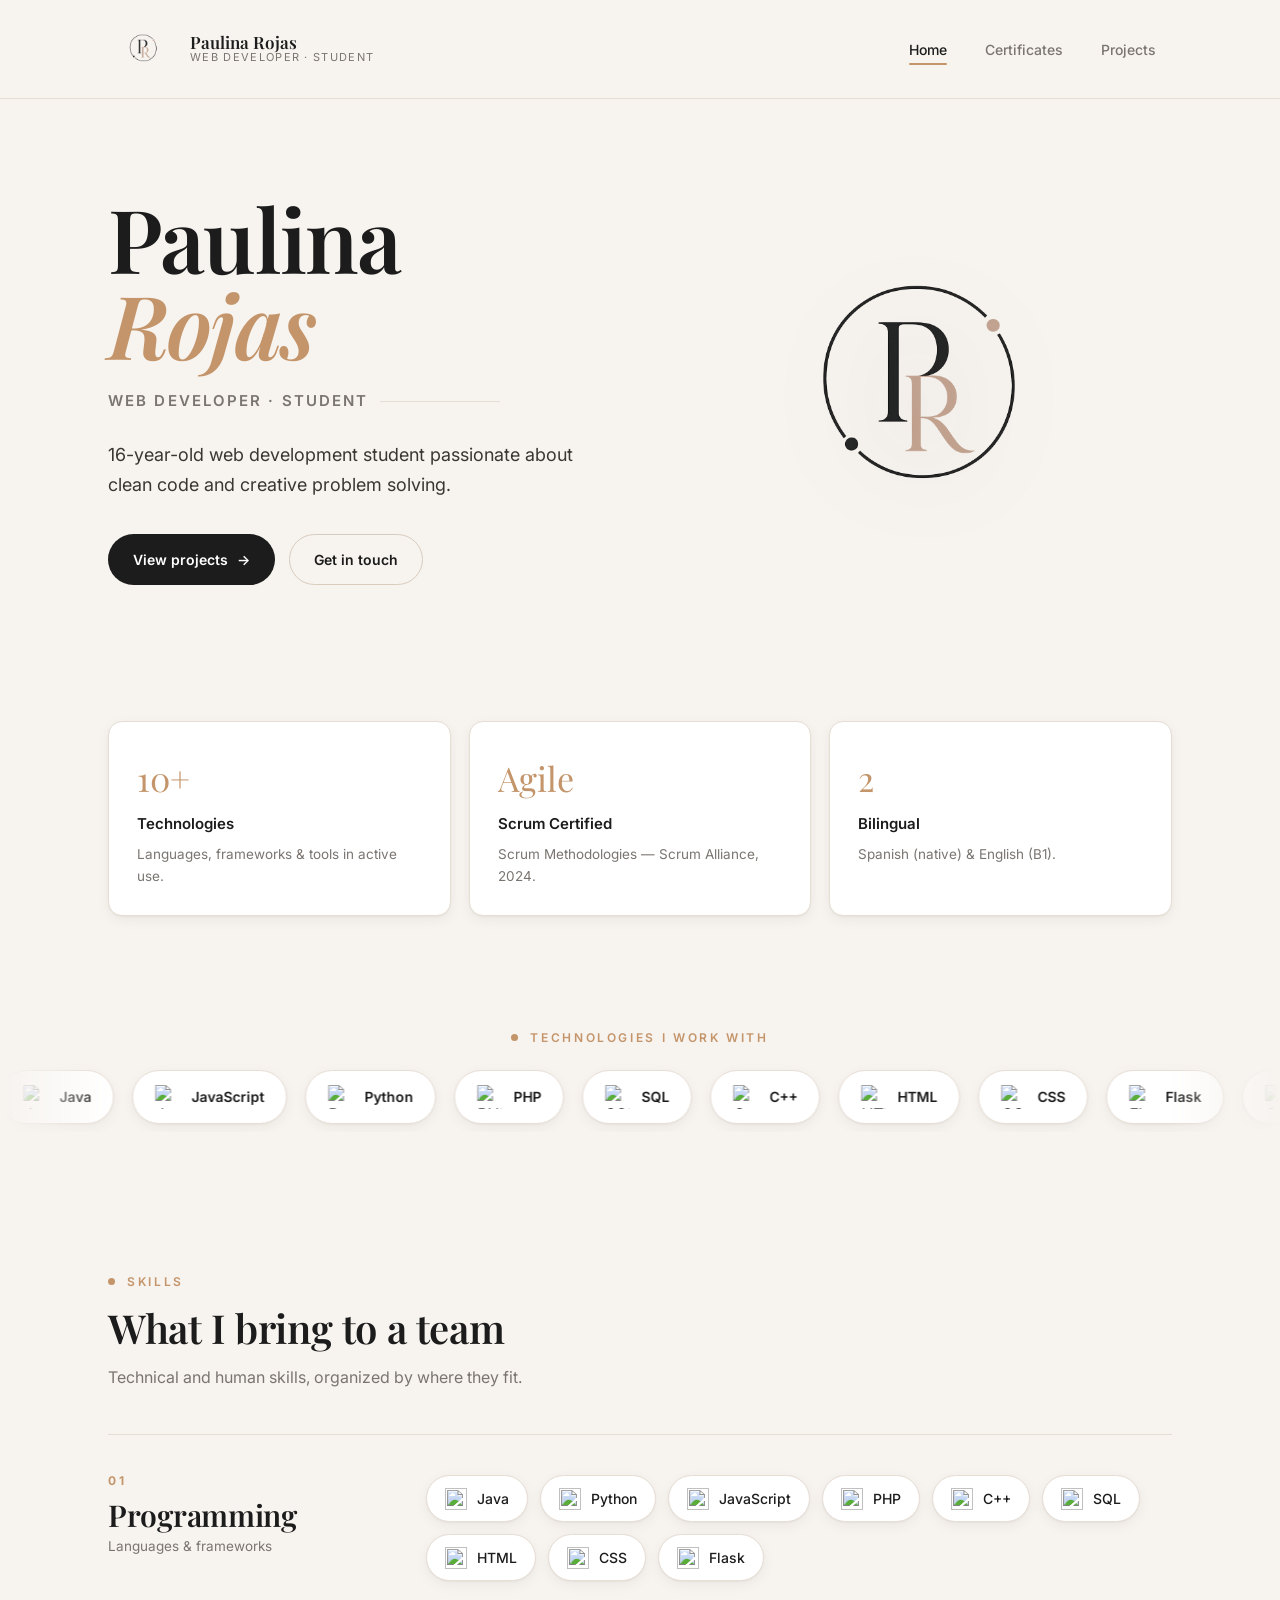
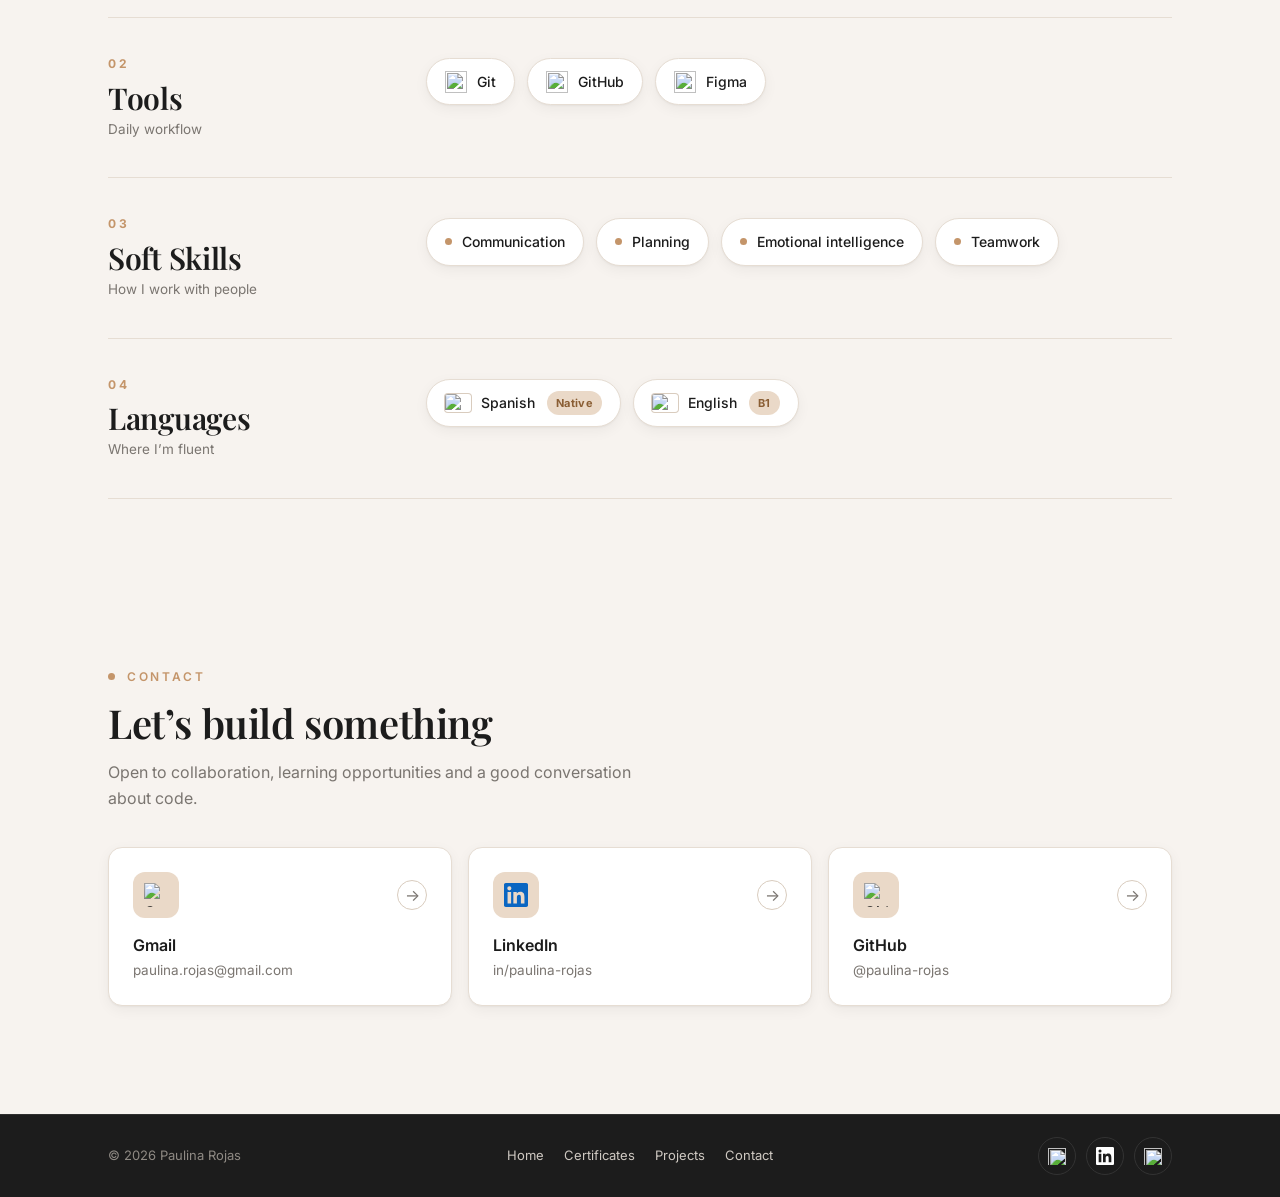
==== index.html @ 4b80544d "improve the desing of the footer" ====
<!DOCTYPE html>
<html lang="en">
<head>
  <meta charset="UTF-8">
  <meta name="viewport" content="width=device-width, initial-scale=1.0">
  <title>Paulina Rojas — Web Developer & Student</title>
  <meta name="description" content="Personal portfolio of Paulina Rojas, a 16-year-old web development student passionate about clean code and creative problem solving.">

  <!-- Fonts -->
  <link rel="preconnect" href="https://fonts.googleapis.com">
  <link rel="preconnect" href="https://fonts.gstatic.com" crossorigin>
  <link href="https://fonts.googleapis.com/css2?family=Inter:wght@400;500;600;700&family=Playfair+Display:ital,wght@0,500;0,600;0,700;1,500;1,600&display=swap" rel="stylesheet">

  <!-- Styles -->
  <link rel="stylesheet" href="css/style.css">
  <link rel="stylesheet" href="css/carousel.css">
  <link rel="stylesheet" href="css/responsive.css">
  <link rel="icon" type="image/png" href="assets/logo%20personal%20sin%20fondo%20.png">
</head>
<body data-page="home" data-root="">

  <nav class="site-nav" aria-label="Primary">
    <div class="site-nav__inner">
      <a class="brand" href="index.html" aria-label="Paulina Rojas — home">
        <img class="brand__mark" src="assets/logo%20personal%20sin%20fondo%20.png" alt="PR monogram logo">
        <span class="brand__text">
          <span class="brand__name">Paulina Rojas</span>
          <span class="brand__role">Web Developer · Student</span>
        </span>
      </a>
      <ul class="nav-links">
        <li><a href="index.html" data-nav="home">Home</a></li>
        <li><a href="pages/certificates.html" data-nav="certificates">Certificates</a></li>
        <li><a href="pages/projects.html" data-nav="projects">Projects</a></li>
      </ul>
    </div>
  </nav>

  <main>
    <!-- ============ HERO ============ -->
    <header class="hero">
      <div class="container hero__grid">
        <div class="hero__copy">
          <h1>Paulina<br><span class="last">Rojas</span></h1>
          <p class="hero__sub">Web Developer · Student</p>
          <p class="hero__bio">16-year-old web development student passionate about clean code and creative problem solving.</p>
          <div class="hero__cta">
            <a class="btn btn--primary" href="pages/projects.html">View projects <span class="arrow">&rarr;</span></a>
            <a class="btn btn--ghost" href="#contact">Get in touch</a>
          </div>
        </div>
        <div class="hero__mark">
          <img src="assets/logo%20personal%20sin%20fondo%20.png" alt="PR monogram inside an orbital ring">
        </div>
      </div>
    </header>

    <!-- ============ SUMMARY CARDS ============ -->
    <section class="section section--tight" aria-label="Highlights">
      <div class="container">
        <div class="summary">
          <div class="card summary__card">
            <span class="summary__num">10+</span>
            <span class="summary__label">Technologies</span>
            <span class="summary__note">Languages, frameworks &amp; tools in active use.</span>
          </div>
          <div class="card summary__card">
            <span class="summary__num">Agile</span>
            <span class="summary__label">Scrum Certified</span>
            <span class="summary__note">Scrum Methodologies — Scrum Alliance, 2024.</span>
          </div>
          <div class="card summary__card">
            <span class="summary__num">2</span>
            <span class="summary__label">Bilingual</span>
            <span class="summary__note">Spanish (native) &amp; English (B1).</span>
          </div>
        </div>
      </div>
    </section>

    <!-- ============ CAROUSEL ============ -->
    <section class="section--tight" aria-label="Technologies I work with">
      <div class="container">
        <p class="eyebrow" style="justify-content:center">Technologies I work with</p>
      </div>
      <div class="carousel">
        <div class="carousel__track" id="carousel-track"><!-- built by js/carousel.js --></div>
      </div>
    </section>

    <!-- ============ SKILLS ============ -->
    <section class="section" id="skills" aria-label="Skills">
      <div class="container">
        <p class="eyebrow">Skills</p>
        <h2 class="section-title">What I bring to a team</h2>
        <p class="section-lead">Technical and human skills, organized by where they fit.</p>

        <div class="skill-rows">

          <!-- Programming -->
          <div class="skill-row">
            <div class="skill-row__head">
              <span class="skill-row__index">01</span>
              <h3 class="skill-row__title">Programming</h3>
              <span class="skill-row__count">Languages &amp; frameworks</span>
            </div>
            <div class="skill-row__items">
              <span class="skill-pill"><img class="tech" src="https://cdn.simpleicons.org/openjdk" alt="" loading="lazy"> Java</span>
              <span class="skill-pill"><img class="tech" src="https://cdn.simpleicons.org/python" alt="" loading="lazy"> Python</span>
              <span class="skill-pill"><img class="tech" src="https://cdn.simpleicons.org/javascript" alt="" loading="lazy"> JavaScript</span>
              <span class="skill-pill"><img class="tech" src="https://cdn.simpleicons.org/php" alt="" loading="lazy"> PHP</span>
              <span class="skill-pill"><img class="tech" src="https://cdn.simpleicons.org/cplusplus" alt="" loading="lazy"> C++</span>
              <span class="skill-pill"><img class="tech" src="https://cdn.simpleicons.org/mysql" alt="" loading="lazy"> SQL</span>
              <span class="skill-pill"><img class="tech" src="https://cdn.simpleicons.org/html5" alt="" loading="lazy"> HTML</span>
              <span class="skill-pill"><img class="tech" src="https://cdn.simpleicons.org/css" alt="" loading="lazy"> CSS</span>
              <span class="skill-pill"><img class="tech" src="https://cdn.simpleicons.org/flask/1C1C1C" alt="" loading="lazy"> Flask</span>
            </div>
          </div>

          <!-- Tools -->
          <div class="skill-row">
            <div class="skill-row__head">
              <span class="skill-row__index">02</span>
              <h3 class="skill-row__title">Tools</h3>
              <span class="skill-row__count">Daily workflow</span>
            </div>
            <div class="skill-row__items">
              <span class="skill-pill"><img class="tech" src="https://cdn.simpleicons.org/git" alt="" loading="lazy"> Git</span>
              <span class="skill-pill"><img class="tech" src="https://cdn.simpleicons.org/github/1C1C1C" alt="" loading="lazy"> GitHub</span>
              <span class="skill-pill"><img class="tech" src="https://cdn.simpleicons.org/figma" alt="" loading="lazy"> Figma</span>
            </div>
          </div>

          <!-- Soft skills -->
          <div class="skill-row">
            <div class="skill-row__head">
              <span class="skill-row__index">03</span>
              <h3 class="skill-row__title">Soft Skills</h3>
              <span class="skill-row__count">How I work with people</span>
            </div>
            <div class="skill-row__items">
              <span class="skill-pill"><span class="dot"></span> Communication</span>
              <span class="skill-pill"><span class="dot"></span> Planning</span>
              <span class="skill-pill"><span class="dot"></span> Emotional intelligence</span>
              <span class="skill-pill"><span class="dot"></span> Teamwork</span>
            </div>
          </div>

          <!-- Spoken languages -->
          <div class="skill-row">
            <div class="skill-row__head">
              <span class="skill-row__index">04</span>
              <h3 class="skill-row__title">Languages</h3>
              <span class="skill-row__count">Where I&rsquo;m fluent</span>
            </div>
            <div class="skill-row__items">
              <span class="skill-pill"><img class="flag" src="https://flagcdn.com/cl.svg" alt="Chile" loading="lazy"> Spanish <span class="lvl">Native</span></span>
              <span class="skill-pill"><img class="flag" src="https://flagcdn.com/us.svg" alt="United States" loading="lazy"> English <span class="lvl">B1</span></span>
            </div>
          </div>

        </div>
      </div>
    </section>

    <!-- ============ CONTACT ============ -->
    <section class="section" id="contact" aria-label="Contact">
      <div class="container">
        <p class="eyebrow">Contact</p>
        <h2 class="section-title">Let&rsquo;s build something</h2>
        <p class="section-lead">Open to collaboration, learning opportunities and a good conversation about code.</p>

        <div class="contact-grid" style="margin-top:36px">
          <a class="card contact-card" href="mailto:paulina.rojas@gmail.com">
            <div class="contact-card__top">
              <span class="contact-card__icon"><img src="https://cdn.simpleicons.org/gmail" alt="Gmail"></span>
              <span class="arrow-pill" aria-hidden="true">&rarr;</span>
            </div>
            <div>
              <div class="contact-card__label">Gmail</div>
              <div class="contact-card__handle">paulina.rojas@gmail.com</div>
            </div>
          </a>

          <a class="card contact-card" href="https://www.linkedin.com/" target="_blank" rel="noopener">
            <div class="contact-card__top">
              <span class="contact-card__icon"><svg width="24" height="24" viewBox="0 0 24 24" fill="#0A66C2" aria-label="LinkedIn" role="img"><path d="M20.45 20.45h-3.56v-5.57c0-1.33-.02-3.04-1.85-3.04-1.85 0-2.13 1.45-2.13 2.94v5.67H9.35V9h3.41v1.56h.05c.48-.9 1.64-1.85 3.37-1.85 3.6 0 4.27 2.37 4.27 5.45v6.29zM5.34 7.43a2.06 2.06 0 1 1 0-4.13 2.06 2.06 0 0 1 0 4.13zM7.12 20.45H3.56V9h3.56v11.45zM22.22 0H1.77C.79 0 0 .77 0 1.73v20.54C0 23.23.79 24 1.77 24h20.45c.98 0 1.78-.77 1.78-1.73V1.73C24 .77 23.2 0 22.22 0z"/></svg></span>
              <span class="arrow-pill" aria-hidden="true">&rarr;</span>
            </div>
            <div>
              <div class="contact-card__label">LinkedIn</div>
              <div class="contact-card__handle">in/paulina-rojas</div>
            </div>
          </a>

          <a class="card contact-card" href="https://github.com/paulina-rojas" target="_blank" rel="noopener">
            <div class="contact-card__top">
              <span class="contact-card__icon"><img src="https://cdn.simpleicons.org/github/1C1C1C" alt="GitHub"></span>
              <span class="arrow-pill" aria-hidden="true">&rarr;</span>
            </div>
            <div>
              <div class="contact-card__label">GitHub</div>
              <div class="contact-card__handle">@paulina-rojas</div>
            </div>
          </a>
        </div>
      </div>
    </section>
  </main>

  <footer class="site-footer">
    <div class="site-footer__bottom">
      <div class="site-footer__bottom-inner">
        <span class="copyright">© 2026 Paulina Rojas</span>
        <nav class="footer-links" aria-label="Footer">
          <a href="index.html">Home</a>
          <a href="pages/certificates.html">Certificates</a>
          <a href="pages/projects.html">Projects</a>
          <a href="index.html#contact">Contact</a>
        </nav>
        <div class="social-row">
          <a href="https://github.com/paulina-rojas" target="_blank" rel="noopener" aria-label="GitHub">
            <img src="https://cdn.simpleicons.org/github/ffffff" alt="" width="18" height="18">
          </a>
          <a href="https://www.linkedin.com/" target="_blank" rel="noopener" aria-label="LinkedIn">
            <svg width="18" height="18" viewBox="0 0 24 24" fill="#ffffff" aria-hidden="true"><path d="M20.45 20.45h-3.56v-5.57c0-1.33-.02-3.04-1.85-3.04-1.85 0-2.13 1.45-2.13 2.94v5.67H9.35V9h3.41v1.56h.05c.48-.9 1.64-1.85 3.37-1.85 3.6 0 4.27 2.37 4.27 5.45v6.29zM5.34 7.43a2.06 2.06 0 1 1 0-4.13 2.06 2.06 0 0 1 0 4.13zM7.12 20.45H3.56V9h3.56v11.45zM22.22 0H1.77C.79 0 0 .77 0 1.73v20.54C0 23.23.79 24 1.77 24h20.45c.98 0 1.78-.77 1.78-1.73V1.73C24 .77 23.2 0 22.22 0z"/></svg>
          </a>
          <a href="mailto:paulina.rojas@gmail.com" aria-label="Gmail">
            <img src="https://cdn.simpleicons.org/gmail/ffffff" alt="" width="18" height="18">
          </a>
        </div>
      </div>
    </div>
  </footer>

  <!-- Scripts -->
  <script src="js/tabs.js"></script>
  <script src="js/carousel.js"></script>
</body>
</html>
---- css/style.css ----
/* ============================================================
   Paulina Rojas — Portfolio
   style.css — variables, base, nav, cards, buttons, footer
   ============================================================ */

/* ---- Design tokens (from logo palette) ---- */
:root {
  --bg:           #F7F3EF;  /* cream */
  --bg-elev:      #FFFFFF;  /* card surface */
  --text:         #1C1C1C;  /* charcoal */
  --accent:       #C4956A;  /* copper / rose-gold */
  --accent-soft:  #EAD9C8;  /* light accent */
  --muted:        #7A7570;  /* muted text */
  --line:         #E6DDD3;  /* hairline borders */
  --line-strong:  #D9CCBE;

  --maxw: 1120px;
  --radius: 14px;
  --radius-sm: 10px;
  --shadow-sm: 0 1px 2px rgba(28,28,28,.04), 0 4px 14px rgba(28,28,28,.05);
  --shadow-md: 0 6px 26px rgba(28,28,28,.08);

  --font-head: "Playfair Display", Georgia, serif;
  --font-body: "Inter", system-ui, -apple-system, Segoe UI, sans-serif;

  --ease: cubic-bezier(.4, 0, .2, 1);
}

/* ---- Reset ---- */
*, *::before, *::after { box-sizing: border-box; }
html { scroll-behavior: smooth; -webkit-text-size-adjust: 100%; }
body {
  margin: 0;
  background: var(--bg);
  color: var(--text);
  font-family: var(--font-body);
  font-size: 16px;
  line-height: 1.65;
  -webkit-font-smoothing: antialiased;
  text-rendering: optimizeLegibility;
}
img { max-width: 100%; display: block; }
a { color: inherit; text-decoration: none; }
button { font-family: inherit; cursor: pointer; }
ul { margin: 0; padding: 0; list-style: none; }

h1, h2, h3 {
  font-family: var(--font-head);
  font-weight: 600;
  line-height: 1.1;
  margin: 0;
  letter-spacing: -.01em;
}

/* ---- Layout helpers ---- */
.container { width: 100%; max-width: var(--maxw); margin-inline: auto; padding-inline: 28px; }
.section { padding-block: 84px; }
.section--tight { padding-block: 56px; }

.eyebrow {
  font-family: var(--font-body);
  font-size: 12px;
  font-weight: 600;
  letter-spacing: .22em;
  text-transform: uppercase;
  color: var(--accent);
  margin: 0 0 14px;
  display: flex;
  align-items: center;
  gap: 12px;
}
.eyebrow::before {
  content: "";
  width: 7px; height: 7px;
  border-radius: 50%;
  background: var(--accent);
  flex: none;
}
.section-title { font-size: clamp(28px, 4vw, 40px); }
.section-lead { color: var(--muted); max-width: 56ch; margin: 14px 0 0; }

/* ============================================================
   NAVIGATION
   ============================================================ */
.site-nav {
  position: sticky;
  top: 0;
  z-index: 50;
  background: rgba(247, 243, 239, .82);
  backdrop-filter: saturate(140%) blur(12px);
  border-bottom: 1px solid var(--line);
}
.site-nav__inner {
  max-width: var(--maxw);
  margin-inline: auto;
  padding: 14px 28px;
  display: flex;
  align-items: center;
  justify-content: space-between;
  gap: 24px;
}
.brand { display: flex; align-items: center; gap: 12px; }
.brand__mark { width: 70px; height: 70px; flex: none; object-fit: contain; }
.brand__text { display: flex; flex-direction: column; line-height: 1.05; }
.brand__name { font-family: var(--font-head); font-size: 17px; font-weight: 600; }
.brand__role { font-size: 11px; letter-spacing: .12em; text-transform: uppercase; color: var(--muted); }

.nav-links { display: flex; align-items: center; gap: 6px; }
.nav-links a {
  position: relative;
  padding: 9px 16px;
  border-radius: 999px;
  font-size: 14px;
  font-weight: 500;
  color: var(--muted);
  transition: color .2s var(--ease), background .2s var(--ease);
}
.nav-links a:hover { color: var(--text); background: var(--accent-soft); }
.nav-links a.is-active { color: var(--text); }
.nav-links a.is-active::after {
  content: "";
  position: absolute;
  left: 16px; right: 16px; bottom: 2px;
  height: 2px;
  border-radius: 2px;
  background: var(--accent);
}

/* ============================================================
   BUTTONS
   ============================================================ */
.btn {
  display: inline-flex;
  align-items: center;
  gap: 9px;
  padding: 13px 24px;
  border-radius: 999px;
  font-size: 14px;
  font-weight: 600;
  border: 1px solid transparent;
  transition: transform .18s var(--ease), background .2s var(--ease),
              border-color .2s var(--ease), color .2s var(--ease);
}
.btn:active { transform: translateY(1px); }
.btn--primary { background: var(--text); color: #fff; }
.btn--primary:hover { background: #000; }
.btn--ghost { background: transparent; color: var(--text); border-color: var(--line-strong); }
.btn--ghost:hover { border-color: var(--accent); color: var(--accent); }
.btn--accent { background: var(--accent); color: #fff; }
.btn--accent:hover { background: #b3855b; }
.btn--sm { padding: 9px 16px; font-size: 13px; }
.btn .arrow { transition: transform .18s var(--ease); }
.btn:hover .arrow { transform: translateX(3px); }

/* ============================================================
   CARDS (generic surface)
   ============================================================ */
.card {
  background: var(--bg-elev);
  border: 1px solid var(--line);
  border-radius: var(--radius);
  box-shadow: var(--shadow-sm);
  transition: transform .2s var(--ease), box-shadow .2s var(--ease), border-color .2s var(--ease);
}
.card:hover { transform: translateY(-3px); box-shadow: var(--shadow-md); border-color: var(--line-strong); }

.badge {
  display: inline-flex;
  align-items: center;
  gap: 6px;
  padding: 4px 11px;
  border-radius: 999px;
  font-size: 11px;
  font-weight: 600;
  letter-spacing: .04em;
  background: var(--accent-soft);
  color: #8a5e34;
}
.badge--line { background: transparent; border: 1px solid var(--line-strong); color: var(--muted); }

/* Decorative orbital ring motif */
.orbit-deco { position: absolute; pointer-events: none; opacity: .5; }
.orbit-deco circle.ring { fill: none; stroke: var(--line-strong); stroke-width: 1; }
.orbit-deco circle.dot { fill: var(--accent); }

/* ============================================================
   HERO
   ============================================================ */
.hero { position: relative; overflow: hidden; padding-block: 96px 80px; }
.hero__grid {
  display: grid;
  grid-template-columns: 1fr 1fr;
  align-items: center;
  gap: 48px;
}
.hero h1 {
  font-size: clamp(46px, 8vw, 88px);
  line-height: .98;
  letter-spacing: -.02em;
}
.hero h1 .last { color: var(--accent); font-style: italic; }
.hero__sub {
  margin: 22px 0 0;
  font-size: 15px;
  font-weight: 600;
  letter-spacing: .14em;
  text-transform: uppercase;
  color: var(--muted);
  display: flex; align-items: center; gap: 12px;
}
.hero__sub::after { content: ""; flex: 1; height: 1px; background: var(--line); max-width: 120px; }
.hero__bio { margin: 26px 0 0; font-size: 18px; color: #3a3733; max-width: 46ch; }
.hero__cta { margin-top: 34px; display: flex; flex-wrap: wrap; gap: 14px; }

.hero__mark { display: grid; place-items: center; }
.hero__mark img { width: 100%; max-width: 500px; filter: drop-shadow(0 14px 40px rgba(28,28,28,.10)); }

/* ============================================================
   SUMMARY CARDS
   ============================================================ */
.summary { display: grid; grid-template-columns: repeat(3, 1fr); gap: 18px; }
.summary__card { padding: 28px; display: flex; flex-direction: column; gap: 6px; position: relative; }
.summary__num { font-family: var(--font-head); font-size: 34px; color: var(--accent); }
.summary__label { font-weight: 600; font-size: 15px; }
.summary__note { color: var(--muted); font-size: 13.5px; }

/* ============================================================
   LANGUAGE CHIPS
   ============================================================ */
.chips { display: flex; flex-wrap: wrap; gap: 12px; }
.chip {
  display: inline-flex;
  align-items: center;
  gap: 10px;
  padding: 11px 18px;
  border-radius: 999px;
  background: var(--bg-elev);
  border: 1px solid var(--line);
  font-size: 14px;
  font-weight: 500;
  box-shadow: var(--shadow-sm);
}
.chip .flag { font-size: 18px; }
.chip .lvl { color: var(--accent); font-weight: 700; font-size: 12px; letter-spacing: .04em; }

/* ============================================================
   SKILLS
   ============================================================ */
.skill-group + .skill-group { margin-top: 40px; }
.skill-group__head { display: flex; align-items: baseline; gap: 14px; margin-bottom: 18px; }
.skill-group__title { font-family: var(--font-head); font-size: 22px; }
.skill-group__rule { flex: 1; height: 1px; background: var(--line); }
.skill-grid { display: grid; grid-template-columns: repeat(auto-fill, minmax(140px, 1fr)); gap: 14px; }
.skill {
  display: flex;
  align-items: center;
  gap: 12px;
  padding: 16px;
  background: var(--bg-elev);
  border: 1px solid var(--line);
  border-radius: var(--radius-sm);
  box-shadow: var(--shadow-sm);
  transition: transform .2s var(--ease), box-shadow .2s var(--ease), border-color .2s var(--ease);
}
.skill:hover { transform: translateY(-2px); box-shadow: var(--shadow-md); border-color: var(--line-strong); }
.skill img { width: 26px; height: 26px; flex: none; }
.skill span { font-size: 14px; font-weight: 500; }

/* ---- Skill index rows (editorial) ---- */
.skill-rows { margin-top: 44px; border-top: 1px solid var(--line); }
.skill-row {
  display: grid;
  grid-template-columns: 270px 1fr;
  gap: 48px;
  padding: 36px 0;
  border-bottom: 1px solid var(--line);
  align-items: start;
}
.skill-row__head { position: relative; }
.skill-row__index {
  font-size: 12px; font-weight: 700; letter-spacing: .22em;
  color: var(--accent); display: block; margin-bottom: 8px;
}
.skill-row__title { font-family: var(--font-head); font-size: clamp(24px, 3vw, 30px); }
.skill-row__count { color: var(--muted); font-size: 13.5px; margin-top: 6px; }
.skill-row__items { display: flex; flex-wrap: wrap; gap: 12px; padding-top: 4px; }
.skill-pill {
  display: inline-flex;
  align-items: center;
  gap: 10px;
  padding: 11px 18px;
  background: var(--bg-elev);
  border: 1px solid var(--line);
  border-radius: 999px;
  box-shadow: var(--shadow-sm);
  font-size: 14px;
  font-weight: 500;
  transition: transform .18s var(--ease), box-shadow .18s var(--ease), border-color .18s var(--ease);
}
.skill-pill:hover { transform: translateY(-2px); box-shadow: var(--shadow-md); border-color: var(--line-strong); }
.skill-pill img.tech { width: 22px; height: 22px; flex: none; }
.skill-pill .dot { width: 7px; height: 7px; border-radius: 50%; background: var(--accent); flex: none; }
.skill-pill .flag {
  width: 26px; height: 18px; flex: none;
  border-radius: 3px; object-fit: cover;
  box-shadow: 0 0 0 1px var(--line-strong);
}
.skill-pill .lvl {
  font-size: 11px; font-weight: 700; letter-spacing: .03em;
  color: #8a5e34; background: var(--accent-soft);
  padding: 3px 9px; border-radius: 999px; margin-left: 2px;
}

/* ============================================================
   CONTACT
   ============================================================ */
.contact-grid { display: grid; grid-template-columns: repeat(3, 1fr); gap: 16px; }
.contact-card {
  display: flex;
  flex-direction: column;
  gap: 14px;
  padding: 24px;
  text-align: left;
}
.contact-card__top { display: flex; align-items: center; justify-content: space-between; }
.contact-card__icon {
  width: 46px; height: 46px;
  border-radius: 12px;
  background: var(--accent-soft);
  display: grid; place-items: center;
}
.contact-card__icon img { width: 24px; height: 24px; }
.contact-card__label { font-weight: 600; font-size: 16px; }
.contact-card__handle { color: var(--muted); font-size: 13.5px; word-break: break-all; }
.contact-card .arrow-pill {
  width: 30px; height: 30px; border-radius: 50%;
  border: 1px solid var(--line-strong);
  display: grid; place-items: center;
  color: var(--muted);
  transition: background .2s var(--ease), color .2s var(--ease), border-color .2s var(--ease);
}
.contact-card:hover .arrow-pill { background: var(--accent); color: #fff; border-color: var(--accent); }

/* ============================================================
   PAGE HEADER (sub-pages)
   ============================================================ */
.page-head { position: relative; padding-block: 72px 40px; border-bottom: 1px solid var(--line); overflow: hidden; }
.page-head h1 { font-size: clamp(38px, 6vw, 60px); }
.page-head h1 .accent { color: var(--accent); font-style: italic; }
.page-head p { color: var(--muted); margin: 16px 0 0; max-width: 58ch; font-size: 17px; }

/* ============================================================
   CERTIFICATES
   ============================================================ */
.cert-grid { display: grid; grid-template-columns: repeat(auto-fill, minmax(290px, 1fr)); gap: 20px; }
.cert-card { padding: 26px; display: flex; flex-direction: column; gap: 16px; }
.cert-card__head { display: flex; align-items: center; justify-content: space-between; gap: 12px; }
.cert-issuer { display: flex; align-items: center; gap: 11px; }
.cert-issuer__logo {
  width: 42px; height: 42px; border-radius: 10px;
  background: var(--bg); border: 1px solid var(--line);
  display: grid; place-items: center;
}
.cert-issuer__logo img { width: 24px; height: 24px; }
.cert-issuer__name { font-weight: 600; font-size: 14px; }
.cert-issuer__year { color: var(--muted); font-size: 12.5px; }
.cert-card__title { font-family: var(--font-head); font-size: 21px; }
.cert-card__desc { color: var(--muted); font-size: 14px; flex: 1; }
.cert-card__foot { display: flex; align-items: center; justify-content: space-between; padding-top: 4px; }

.cert-card--add {
  border: 1.5px dashed var(--line-strong);
  background: transparent;
  box-shadow: none;
  align-items: center;
  justify-content: center;
  text-align: center;
  min-height: 240px;
  color: var(--muted);
  gap: 12px;
}
.cert-card--add:hover { border-color: var(--accent); color: var(--accent); transform: none; box-shadow: none; }
.cert-card--add .plus {
  width: 52px; height: 52px; border-radius: 50%;
  border: 1.5px dashed currentColor;
  display: grid; place-items: center;
  font-size: 26px; font-family: var(--font-head);
}

/* ============================================================
   PROJECTS
   ============================================================ */
.gh-banner {
  display: flex; align-items: center; justify-content: space-between; gap: 20px;
  padding: 22px 26px;
  background: var(--bg-elev);
  border: 1px solid var(--line);
  border-radius: var(--radius);
  box-shadow: var(--shadow-sm);
  flex-wrap: wrap;
}
.gh-banner__left { display: flex; align-items: center; gap: 16px; }
.gh-banner__avatar {
  width: 52px; height: 52px; border-radius: 50%;
  background: var(--text); display: grid; place-items: center;
}
.gh-banner__avatar img { width: 28px; height: 28px; }
.gh-banner__name { font-weight: 600; font-size: 16px; }
.gh-banner__handle { color: var(--muted); font-size: 13.5px; }
.gh-banner__status { display: flex; align-items: center; gap: 8px; color: var(--muted); font-size: 13px; }
.gh-banner__dot { width: 8px; height: 8px; border-radius: 50%; background: #57a05a; }

.proj-grid { display: grid; grid-template-columns: repeat(auto-fill, minmax(320px, 1fr)); gap: 20px; margin-top: 26px; }
.proj-card { padding: 0; overflow: hidden; display: flex; flex-direction: column; }
.proj-card__bar { height: 5px; background: var(--accent); }
.proj-card__body { padding: 24px; display: flex; flex-direction: column; gap: 14px; flex: 1; }
.proj-card__tags { display: flex; flex-wrap: wrap; gap: 7px; }
.proj-card__name { font-family: var(--font-head); font-size: 22px; display: flex; align-items: center; gap: 8px; }
.proj-card__desc { color: var(--muted); font-size: 14.5px; flex: 1; }
.proj-card__foot { display: flex; align-items: center; justify-content: space-between; padding-top: 4px; }
.proj-meta { display: flex; align-items: center; gap: 16px; color: var(--muted); font-size: 13px; }
.proj-meta .lang { display: flex; align-items: center; gap: 6px; }
.proj-meta .lang::before { content: ""; width: 11px; height: 11px; border-radius: 50%; background: var(--lang-color, var(--accent)); }
.proj-meta .stars { display: flex; align-items: center; gap: 5px; }

.proj-card--add {
  border: 1.5px dashed var(--line-strong);
  background: transparent;
  box-shadow: none;
  min-height: 220px;
  display: grid; place-items: center;
  text-align: center;
  color: var(--muted);
}
.proj-card--add:hover { border-color: var(--accent); color: var(--accent); transform: none; box-shadow: none; }
.proj-card--add .inner { display: flex; flex-direction: column; align-items: center; gap: 12px; padding: 24px; }
.proj-card--add .plus {
  width: 52px; height: 52px; border-radius: 50%;
  border: 1.5px dashed currentColor;
  display: grid; place-items: center;
  font-size: 26px; font-family: var(--font-head);
}

/* ============================================================
   FOOTER
   ============================================================ */
.site-footer { background: var(--text); color: #cfc9c2; margin-top: 24px; }

.footer-links { display: flex; gap: 20px; }
.footer-links a { color: #cfc9c2; font-size: 13px; transition: color .2s var(--ease); }
.footer-links a:hover { color: var(--accent); }

.site-footer__bottom {
  border-top: 1px solid #2f2f2f;
}
.site-footer__bottom-inner {
  max-width: var(--maxw);
  margin-inline: auto;
  padding: 22px 28px;
  display: flex;
  align-items: center;
  justify-content: space-between;
  gap: 20px;
  flex-wrap: wrap;
}
.copyright { font-size: 13px; color: #8f8a84; }
.social-row { display: flex; gap: 10px; }
.social-row a {
  width: 38px; height: 38px; border-radius: 50%;
  border: 1px solid #333;
  display: grid; place-items: center;
  transition: background .2s var(--ease), border-color .2s var(--ease);
}
.social-row a:hover { background: var(--accent); border-color: var(--accent); }
.social-row img { width: 18px; height: 18px; }

/* focus visibility */
a:focus-visible, button:focus-visible { outline: 2px solid var(--accent); outline-offset: 3px; border-radius: 4px; }
---- css/carousel.css ----
/* ============================================================
   carousel.css — infinite auto-scrolling tech marquee
   ============================================================ */
.carousel {
  position: relative;
  overflow: hidden;
  padding-block: 8px;
  /* fade edges */
  -webkit-mask-image: linear-gradient(90deg, transparent, #000 9%, #000 91%, transparent);
          mask-image: linear-gradient(90deg, transparent, #000 9%, #000 91%, transparent);
}

.carousel__track {
  display: flex;
  width: max-content;
  gap: 18px;
  animation: carousel-scroll 34s linear infinite;
  will-change: transform;
}

/* Pause on hover (whole strip) */
.carousel:hover .carousel__track { animation-play-state: paused; }

.carousel__item {
  display: flex;
  align-items: center;
  gap: 12px;
  flex: none;
  padding: 14px 22px;
  background: var(--bg-elev);
  border: 1px solid var(--line);
  border-radius: 999px;
  box-shadow: var(--shadow-sm);
}
.carousel__item img {
  width: 24px;
  height: 24px;
  flex: none;
}
.carousel__item span {
  font-size: 14px;
  font-weight: 600;
  color: var(--text);
  white-space: nowrap;
}

/* The track holds two identical halves; translating -50% loops seamlessly */
@keyframes carousel-scroll {
  from { transform: translateX(0); }
  to   { transform: translateX(-50%); }
}

@media (prefers-reduced-motion: reduce) {
  .carousel__track { animation: none; }
  .carousel { overflow-x: auto; }
}
---- css/responsive.css ----
/* ============================================================
   responsive.css — tablet & mobile media queries
   ============================================================ */

/* ---- Tablet ---- */
@media (max-width: 900px) {
  .section { padding-block: 64px; }

  .hero { padding-block: 64px 56px; }
  .hero__grid { grid-template-columns: 1fr; gap: 36px; }
  .hero__mark { order: -1; justify-items: center; }
  .hero__mark img { width: 280px; }

  .summary { grid-template-columns: 1fr; }
  .contact-grid { grid-template-columns: repeat(2, 1fr); }
  .skill-row { grid-template-columns: 200px 1fr; gap: 28px; }
}

/* ---- Mobile ---- */
@media (max-width: 600px) {
  body { font-size: 15px; }
  .container { padding-inline: 20px; }
  .section { padding-block: 52px; }

  /* Nav collapses: brand text hides role, links wrap */
  .site-nav__inner { flex-direction: column; gap: 12px; }
  .nav-links { width: 100%; justify-content: center; }
  .nav-links a { padding: 8px 13px; font-size: 13.5px; }

  .hero h1 { font-size: clamp(40px, 13vw, 56px); }
  .hero__bio { font-size: 16px; }
  .hero__cta { width: 100%; }
  .hero__cta .btn { flex: 1; justify-content: center; }

  .contact-grid { grid-template-columns: 1fr; }
  .skill-grid { grid-template-columns: repeat(auto-fill, minmax(125px, 1fr)); }
  .skill-row { grid-template-columns: 1fr; gap: 16px; padding: 28px 0; }
  .cert-grid,
  .proj-grid { grid-template-columns: 1fr; }

  .gh-banner { flex-direction: column; align-items: flex-start; }

  .site-footer__bottom-inner { flex-direction: column; align-items: flex-start; }
  .footer-links { flex-wrap: wrap; gap: 12px; }

  .page-head { padding-block: 52px 32px; }
}

/* ---- Small phones ---- */
@media (max-width: 380px) {
  .brand__role { display: none; }
  .carousel__item { padding: 12px 16px; }
}
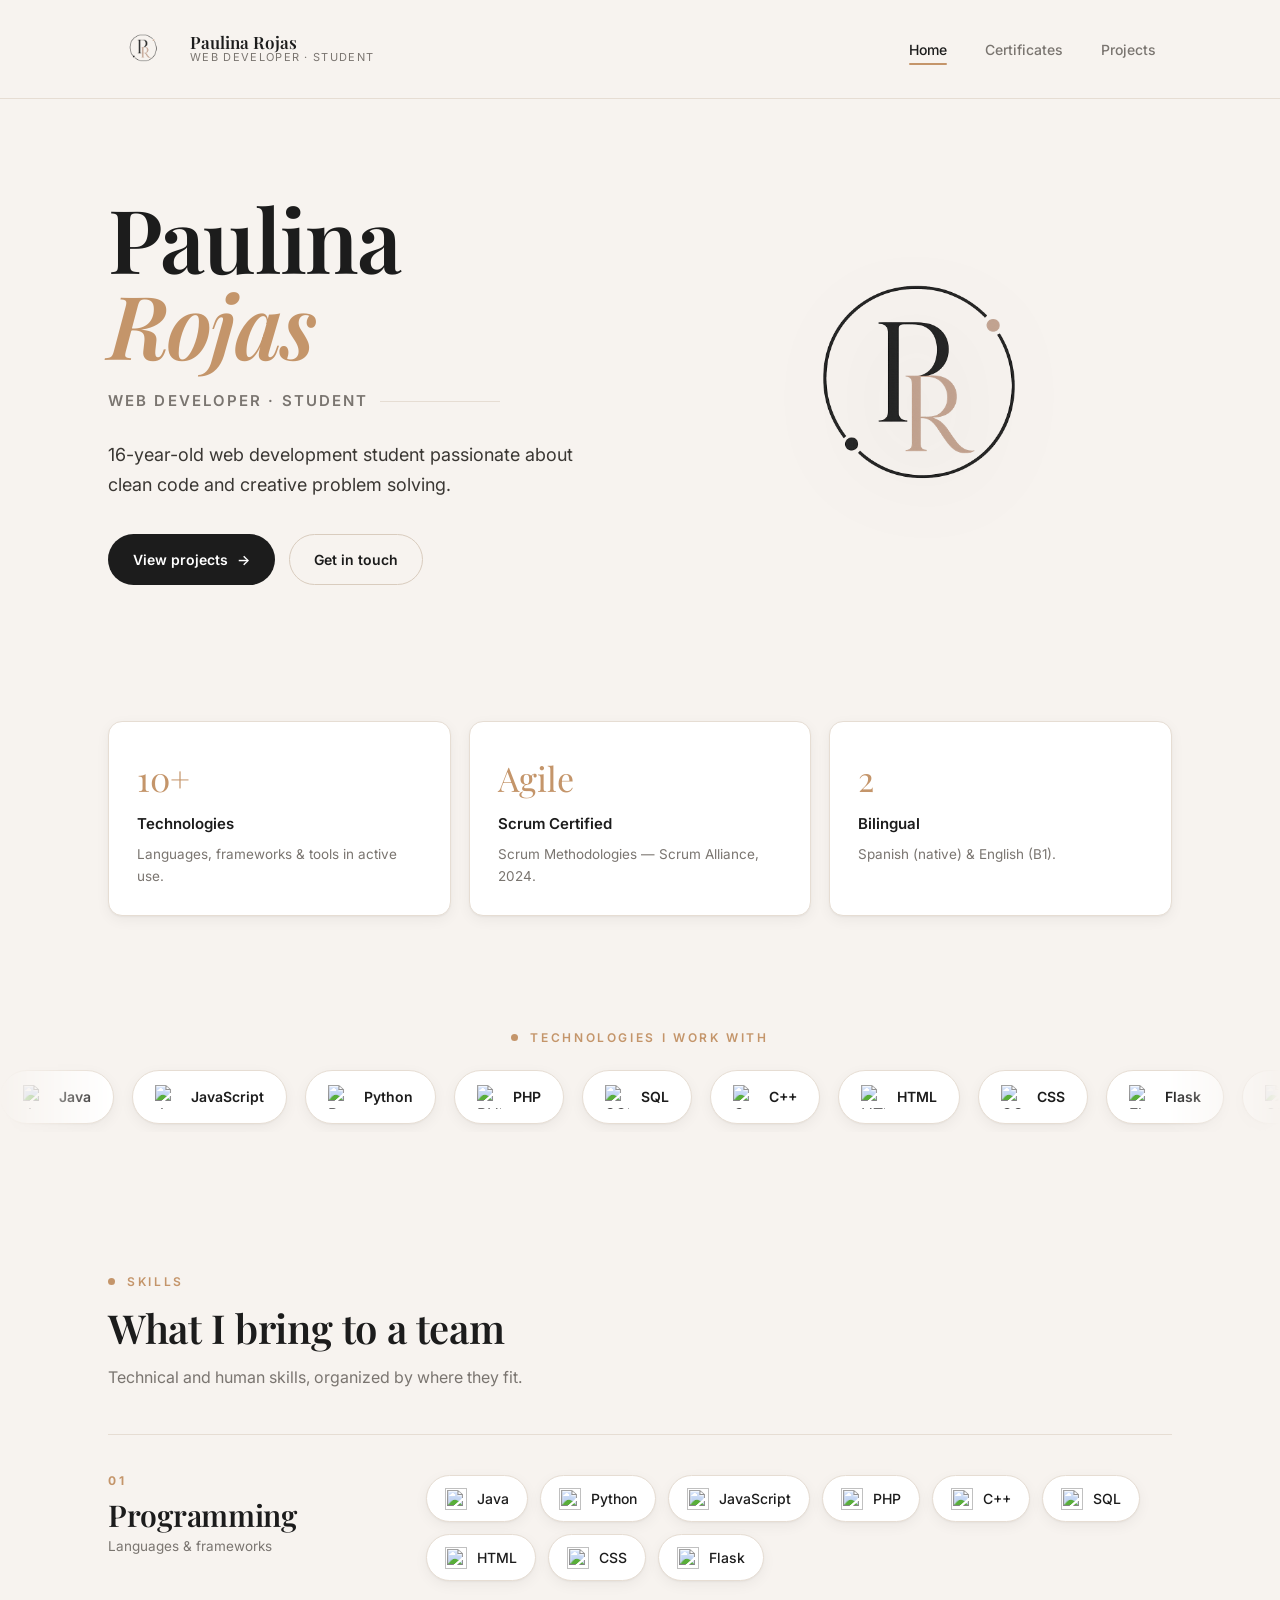
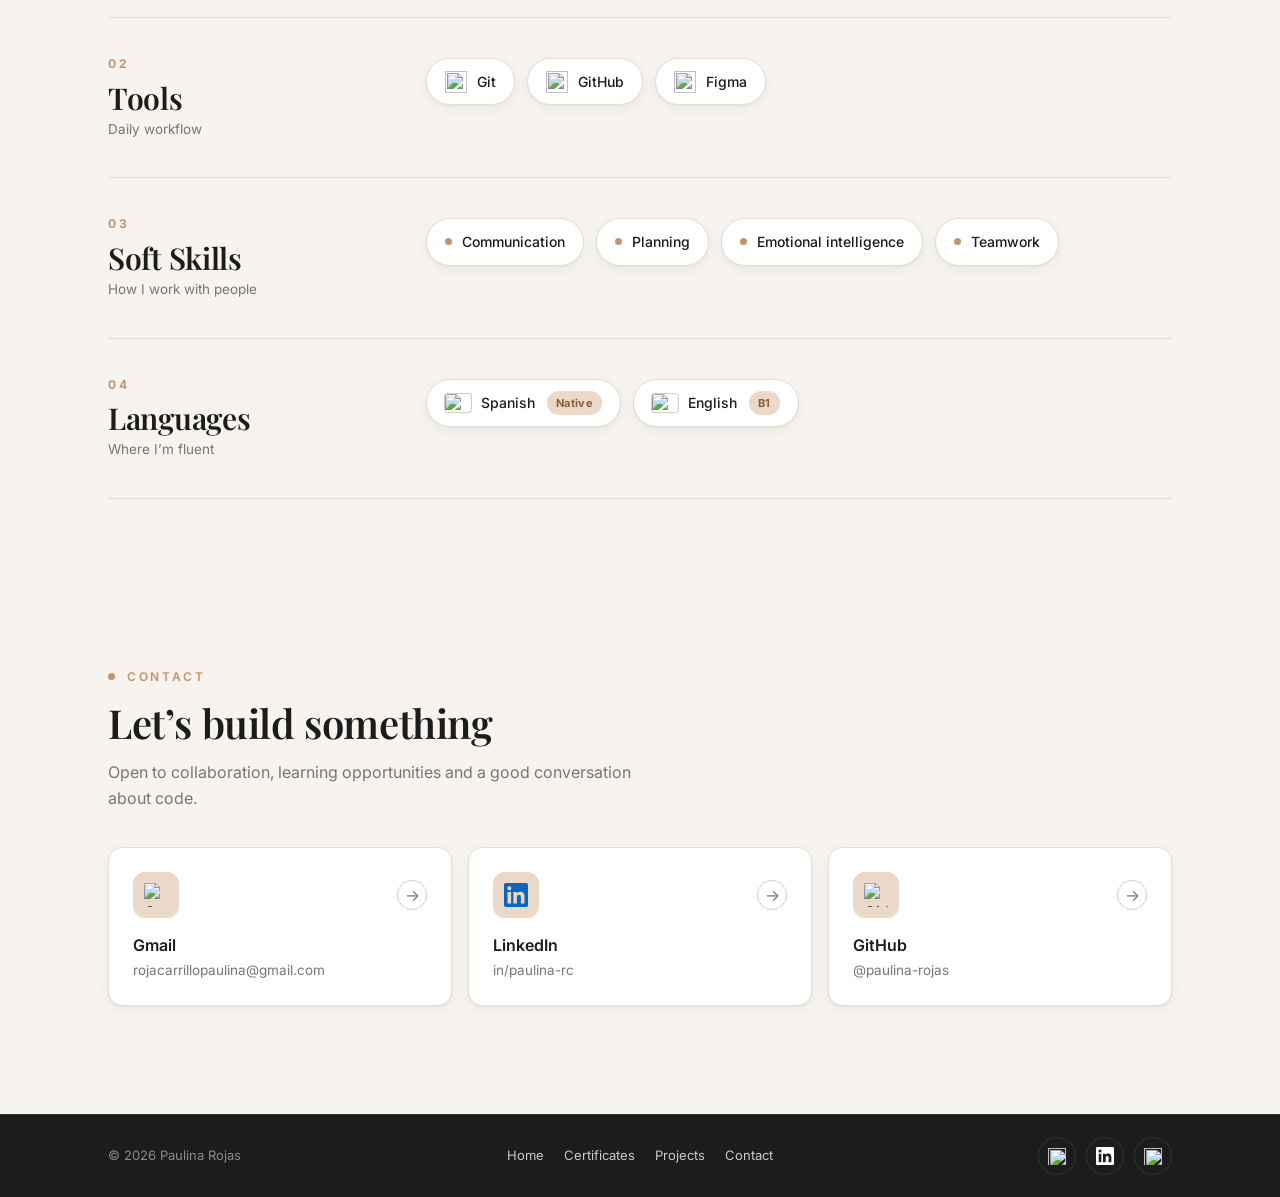
==== commit 437ca564: "Improve the logo un the header" ====
--- a/index.html
+++ b/index.html
@@ -171,25 +171,25 @@
         <p class="section-lead">Open to collaboration, learning opportunities and a good conversation about code.</p>
 
         <div class="contact-grid" style="margin-top:36px">
-          <a class="card contact-card" href="mailto:paulina.rojas@gmail.com">
+          <a class="card contact-card" href="mailto:rojacarrillopaulina@gmail.com">
             <div class="contact-card__top">
               <span class="contact-card__icon"><img src="https://cdn.simpleicons.org/gmail" alt="Gmail"></span>
               <span class="arrow-pill" aria-hidden="true">&rarr;</span>
             </div>
             <div>
               <div class="contact-card__label">Gmail</div>
-              <div class="contact-card__handle">paulina.rojas@gmail.com</div>
-            </div>
-          </a>
-
-          <a class="card contact-card" href="https://www.linkedin.com/" target="_blank" rel="noopener">
+              <div class="contact-card__handle">rojacarrillopaulina@gmail.com</div>
+            </div>
+          </a>
+
+          <a class="card contact-card" href="https://www.linkedin.com/in/paulina-rc" target="_blank" rel="noopener">
             <div class="contact-card__top">
               <span class="contact-card__icon"><svg width="24" height="24" viewBox="0 0 24 24" fill="#0A66C2" aria-label="LinkedIn" role="img"><path d="M20.45 20.45h-3.56v-5.57c0-1.33-.02-3.04-1.85-3.04-1.85 0-2.13 1.45-2.13 2.94v5.67H9.35V9h3.41v1.56h.05c.48-.9 1.64-1.85 3.37-1.85 3.6 0 4.27 2.37 4.27 5.45v6.29zM5.34 7.43a2.06 2.06 0 1 1 0-4.13 2.06 2.06 0 0 1 0 4.13zM7.12 20.45H3.56V9h3.56v11.45zM22.22 0H1.77C.79 0 0 .77 0 1.73v20.54C0 23.23.79 24 1.77 24h20.45c.98 0 1.78-.77 1.78-1.73V1.73C24 .77 23.2 0 22.22 0z"/></svg></span>
               <span class="arrow-pill" aria-hidden="true">&rarr;</span>
             </div>
             <div>
               <div class="contact-card__label">LinkedIn</div>
-              <div class="contact-card__handle">in/paulina-rojas</div>
+              <div class="contact-card__handle">in/paulina-rc</div>
             </div>
           </a>
 
@@ -222,10 +222,10 @@
           <a href="https://github.com/paulina-rojas" target="_blank" rel="noopener" aria-label="GitHub">
             <img src="https://cdn.simpleicons.org/github/ffffff" alt="" width="18" height="18">
           </a>
-          <a href="https://www.linkedin.com/" target="_blank" rel="noopener" aria-label="LinkedIn">
+          <a href="https://www.linkedin.com/in/paulina-rc" target="_blank" rel="noopener" aria-label="LinkedIn">
             <svg width="18" height="18" viewBox="0 0 24 24" fill="#ffffff" aria-hidden="true"><path d="M20.45 20.45h-3.56v-5.57c0-1.33-.02-3.04-1.85-3.04-1.85 0-2.13 1.45-2.13 2.94v5.67H9.35V9h3.41v1.56h.05c.48-.9 1.64-1.85 3.37-1.85 3.6 0 4.27 2.37 4.27 5.45v6.29zM5.34 7.43a2.06 2.06 0 1 1 0-4.13 2.06 2.06 0 0 1 0 4.13zM7.12 20.45H3.56V9h3.56v11.45zM22.22 0H1.77C.79 0 0 .77 0 1.73v20.54C0 23.23.79 24 1.77 24h20.45c.98 0 1.78-.77 1.78-1.73V1.73C24 .77 23.2 0 22.22 0z"/></svg>
           </a>
-          <a href="mailto:paulina.rojas@gmail.com" aria-label="Gmail">
+          <a href="mailto:rojacarrillopaulina@gmail.com" aria-label="Gmail">
             <img src="https://cdn.simpleicons.org/gmail/ffffff" alt="" width="18" height="18">
           </a>
         </div>
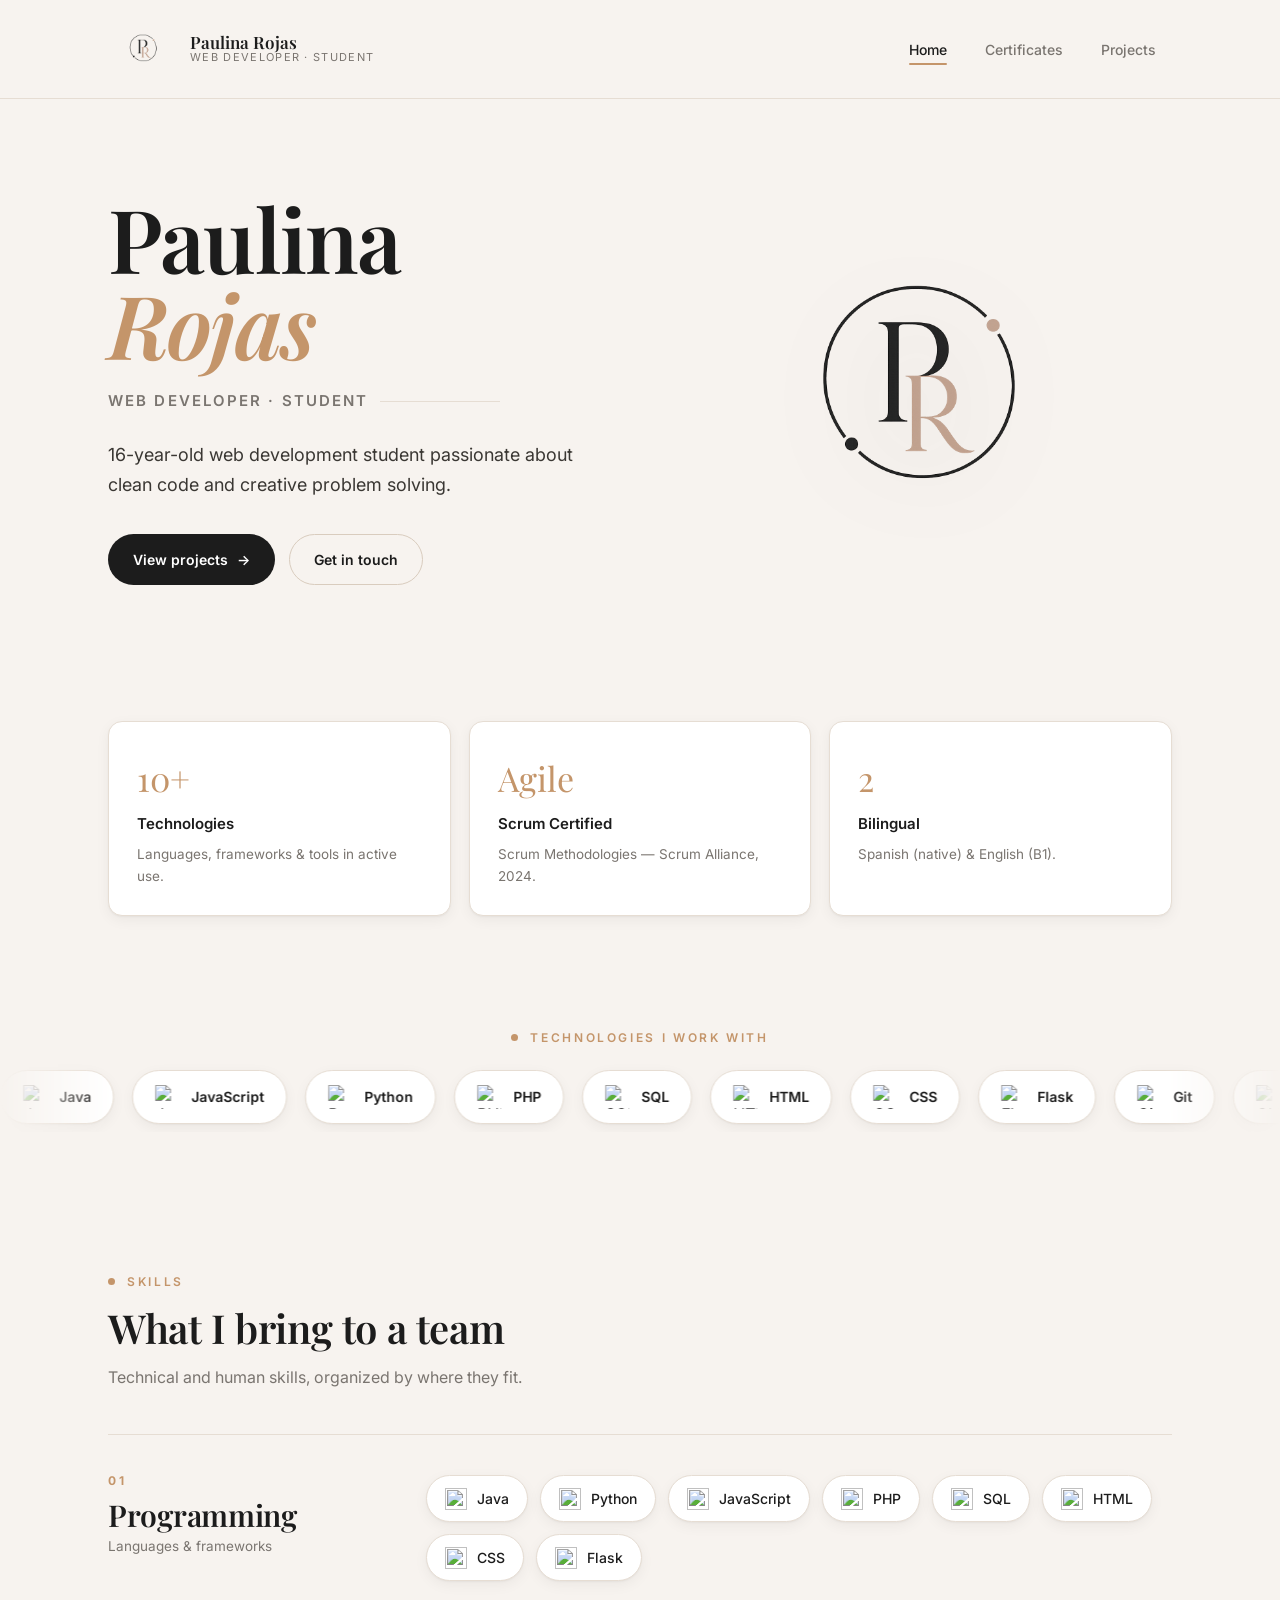
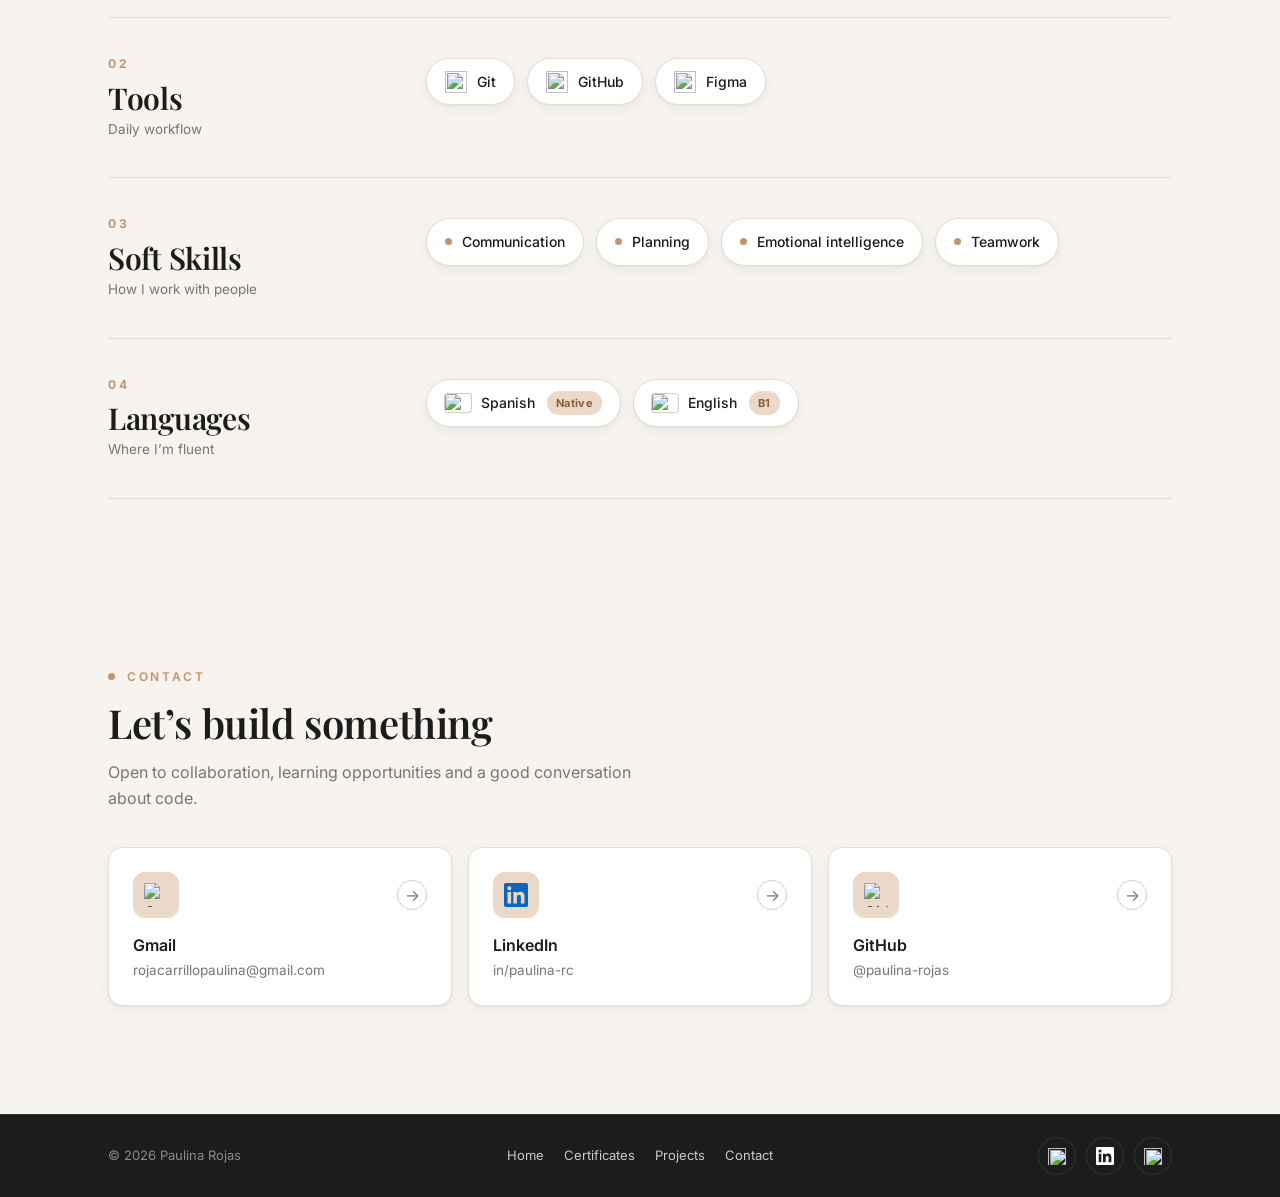
==== commit 9cc3fcbf: "Update GitHub profile link to paulina-rc" ====
--- a/index.html
+++ b/index.html
@@ -109,7 +109,7 @@
               <span class="skill-pill"><img class="tech" src="https://cdn.simpleicons.org/python" alt="" loading="lazy"> Python</span>
               <span class="skill-pill"><img class="tech" src="https://cdn.simpleicons.org/javascript" alt="" loading="lazy"> JavaScript</span>
               <span class="skill-pill"><img class="tech" src="https://cdn.simpleicons.org/php" alt="" loading="lazy"> PHP</span>
-              <span class="skill-pill"><img class="tech" src="https://cdn.simpleicons.org/cplusplus" alt="" loading="lazy"> C++</span>
+
               <span class="skill-pill"><img class="tech" src="https://cdn.simpleicons.org/mysql" alt="" loading="lazy"> SQL</span>
               <span class="skill-pill"><img class="tech" src="https://cdn.simpleicons.org/html5" alt="" loading="lazy"> HTML</span>
               <span class="skill-pill"><img class="tech" src="https://cdn.simpleicons.org/css" alt="" loading="lazy"> CSS</span>
@@ -146,7 +146,7 @@
             </div>
           </div>
 
-          <!-- Spoken languages -->
+          
           <div class="skill-row">
             <div class="skill-row__head">
               <span class="skill-row__index">04</span>
@@ -154,7 +154,7 @@
               <span class="skill-row__count">Where I&rsquo;m fluent</span>
             </div>
             <div class="skill-row__items">
-              <span class="skill-pill"><img class="flag" src="https://flagcdn.com/cl.svg" alt="Chile" loading="lazy"> Spanish <span class="lvl">Native</span></span>
+              <span class="skill-pill"><img class="flag" src="https://flagcdn.com/cr.svg" alt="Costa Rica" loading="lazy"> Spanish <span class="lvl">Native</span></span>
               <span class="skill-pill"><img class="flag" src="https://flagcdn.com/us.svg" alt="United States" loading="lazy"> English <span class="lvl">B1</span></span>
             </div>
           </div>
@@ -193,7 +193,7 @@
             </div>
           </a>
 
-          <a class="card contact-card" href="https://github.com/paulina-rojas" target="_blank" rel="noopener">
+          <a class="card contact-card" href="https://github.com/paulina-rc" target="_blank" rel="noopener">
             <div class="contact-card__top">
               <span class="contact-card__icon"><img src="https://cdn.simpleicons.org/github/1C1C1C" alt="GitHub"></span>
               <span class="arrow-pill" aria-hidden="true">&rarr;</span>
@@ -219,7 +219,7 @@
           <a href="index.html#contact">Contact</a>
         </nav>
         <div class="social-row">
-          <a href="https://github.com/paulina-rojas" target="_blank" rel="noopener" aria-label="GitHub">
+          <a href="https://github.com/paulina-rc" target="_blank" rel="noopener" aria-label="GitHub">
             <img src="https://cdn.simpleicons.org/github/ffffff" alt="" width="18" height="18">
           </a>
           <a href="https://www.linkedin.com/in/paulina-rc" target="_blank" rel="noopener" aria-label="LinkedIn">
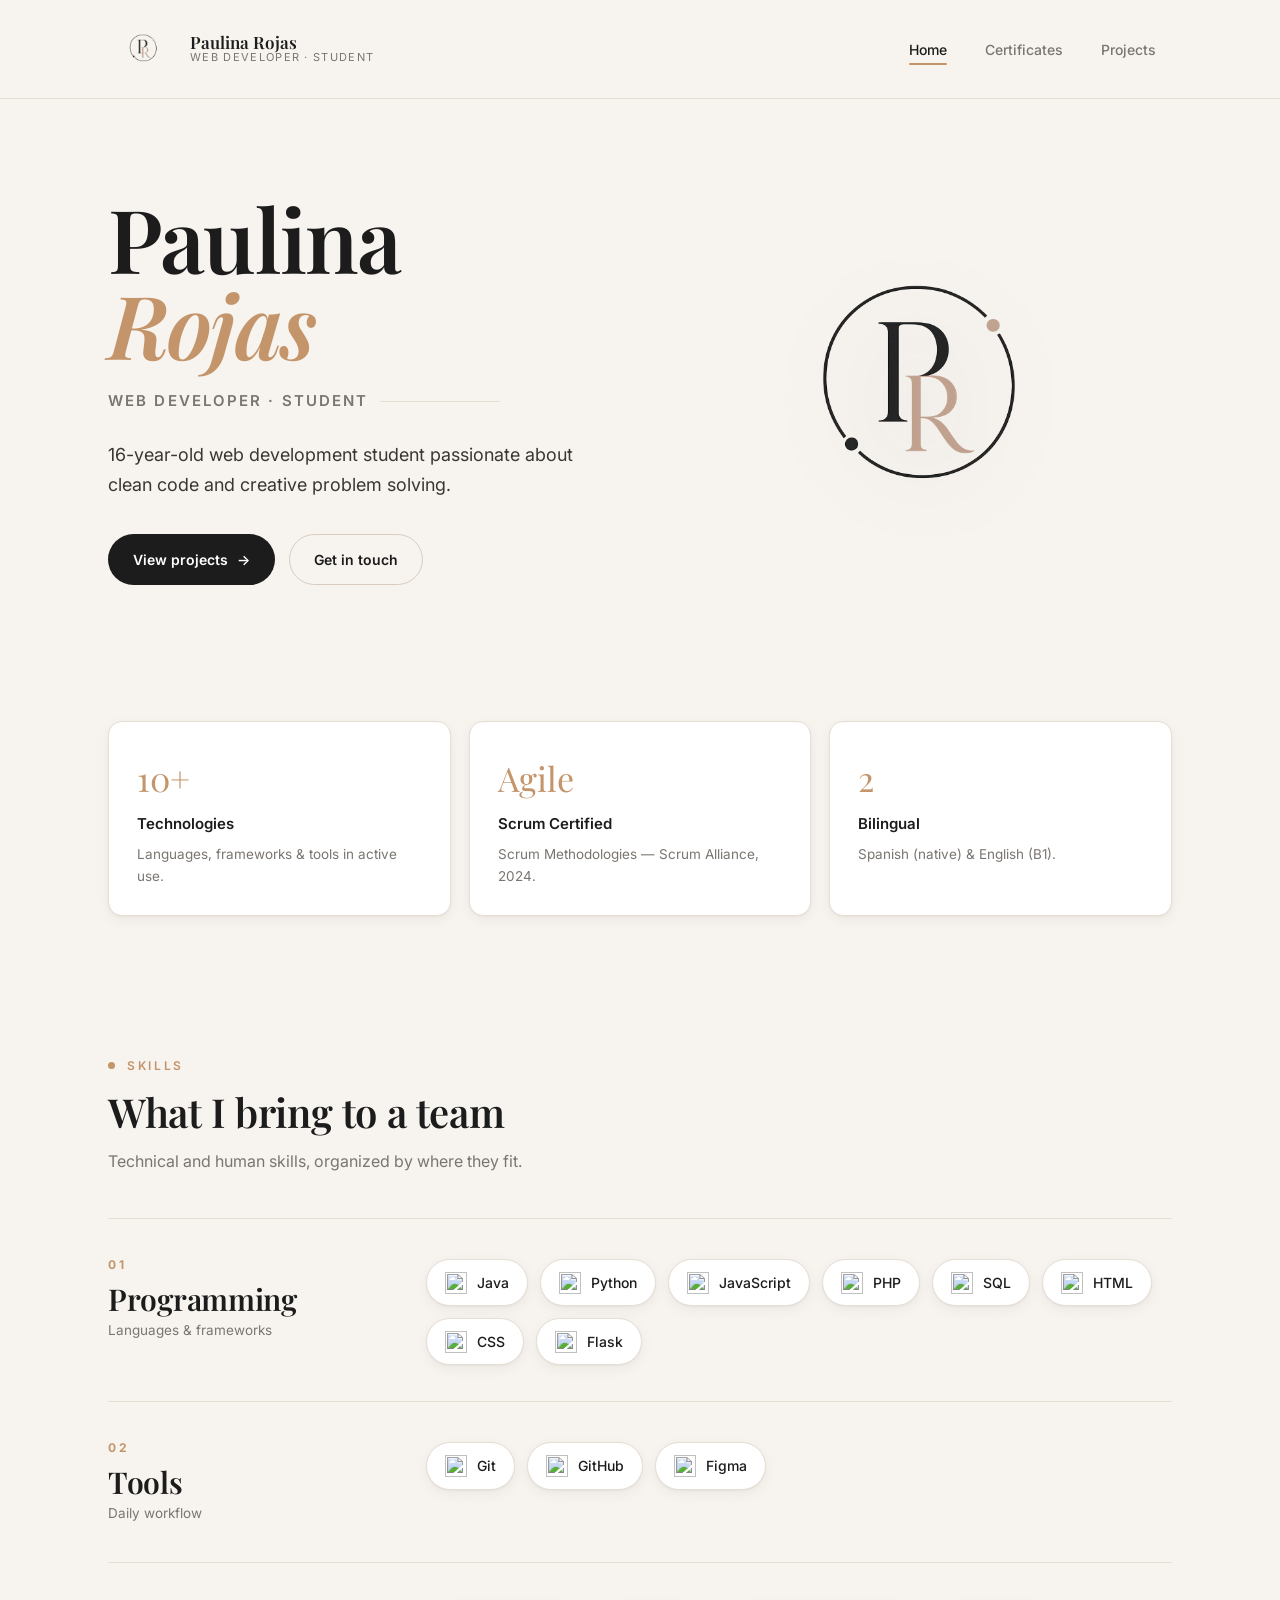
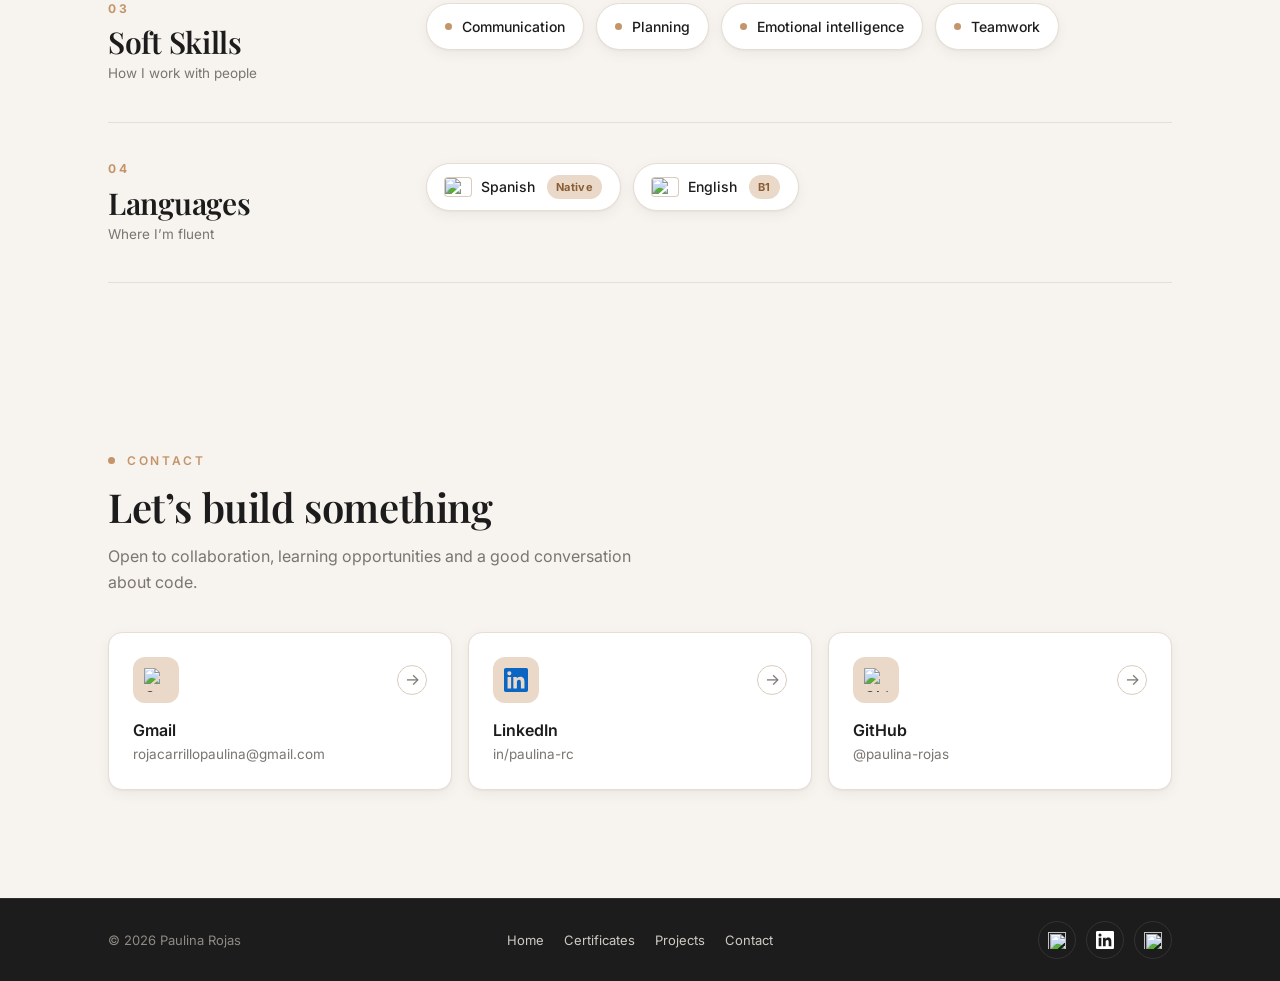
==== commit 75cfc3ba: "add Production Manager to projects page, remove tech carousel" ====
--- a/index.html
+++ b/index.html
@@ -11,9 +11,8 @@
   <link rel="preconnect" href="https://fonts.gstatic.com" crossorigin>
   <link href="https://fonts.googleapis.com/css2?family=Inter:wght@400;500;600;700&family=Playfair+Display:ital,wght@0,500;0,600;0,700;1,500;1,600&display=swap" rel="stylesheet">
 
-  <!-- Styles -->
+  
   <link rel="stylesheet" href="css/style.css">
-  <link rel="stylesheet" href="css/carousel.css">
   <link rel="stylesheet" href="css/responsive.css">
   <link rel="icon" type="image/png" href="assets/logo%20personal%20sin%20fondo%20.png">
 </head>
@@ -78,16 +77,6 @@
       </div>
     </section>
 
-    <!-- ============ CAROUSEL ============ -->
-    <section class="section--tight" aria-label="Technologies I work with">
-      <div class="container">
-        <p class="eyebrow" style="justify-content:center">Technologies I work with</p>
-      </div>
-      <div class="carousel">
-        <div class="carousel__track" id="carousel-track"><!-- built by js/carousel.js --></div>
-      </div>
-    </section>
-
     <!-- ============ SKILLS ============ -->
     <section class="section" id="skills" aria-label="Skills">
       <div class="container">
@@ -235,6 +224,5 @@
 
   <!-- Scripts -->
   <script src="js/tabs.js"></script>
-  <script src="js/carousel.js"></script>
 </body>
 </html>
--- a/css/style.css
+++ b/css/style.css
@@ -476,3 +476,144 @@
 
 /* focus visibility */
 a:focus-visible, button:focus-visible { outline: 2px solid var(--accent); outline-offset: 3px; border-radius: 4px; }
+
+/* ============================================================
+   CERTIFICATE MODAL
+   ============================================================ */
+.cert-modal {
+  position: fixed;
+  inset: 0;
+  z-index: 200;
+  display: flex;
+  align-items: center;
+  justify-content: center;
+  padding: 20px;
+}
+.cert-modal[hidden] { display: none; }
+
+.cert-modal__backdrop {
+  position: absolute;
+  inset: 0;
+  background: rgba(28, 28, 28, .55);
+  backdrop-filter: blur(4px);
+}
+.cert-modal__dialog {
+  position: relative;
+  z-index: 1;
+  background: var(--bg-elev);
+  border-radius: var(--radius);
+  box-shadow: var(--shadow-md);
+  width: 100%;
+  max-width: 860px;
+  max-height: 90vh;
+  display: flex;
+  flex-direction: column;
+  overflow: hidden;
+}
+.cert-modal__head {
+  display: flex;
+  align-items: center;
+  justify-content: space-between;
+  gap: 16px;
+  padding: 18px 24px;
+  border-bottom: 1px solid var(--line);
+  flex-shrink: 0;
+}
+.cert-modal__title {
+  font-family: var(--font-head);
+  font-size: 20px;
+  font-weight: 600;
+  margin: 0;
+}
+.cert-modal__close {
+  width: 36px; height: 36px;
+  border-radius: 50%;
+  border: 1px solid var(--line-strong);
+  background: transparent;
+  font-size: 22px;
+  line-height: 1;
+  color: var(--muted);
+  display: grid; place-items: center;
+  flex-shrink: 0;
+  transition: background .2s var(--ease), color .2s var(--ease), border-color .2s var(--ease);
+}
+.cert-modal__close:hover { background: var(--accent); color: #fff; border-color: var(--accent); }
+
+.cert-modal__body { flex: 1; overflow: hidden; min-height: 0; }
+.cert-modal__frame { width: 100%; height: 100%; min-height: 520px; border: none; display: block; }
+
+.cert-modal__foot {
+  padding: 14px 24px;
+  border-top: 1px solid var(--line);
+  display: flex;
+  justify-content: flex-end;
+  flex-shrink: 0;
+}
+
+/* ============================================================
+   CERTIFICATE CARDS v2 — image-top layout
+   ============================================================ */
+.cert-card {
+  padding: 0;
+  overflow: hidden;
+}
+.cert-card__preview {
+  width: 100%;
+  aspect-ratio: 4 / 3;
+  overflow: hidden;
+  background: var(--accent-soft);
+  flex-shrink: 0;
+}
+.cert-card__preview img {
+  width: 100%;
+  height: 100%;
+  object-fit: cover;
+  display: block;
+  transition: transform .35s var(--ease);
+}
+.cert-card:hover .cert-card__preview img { transform: scale(1.04); }
+
+.cert-card__body {
+  padding: 20px 22px 22px;
+  display: flex;
+  flex-direction: column;
+  gap: 12px;
+  flex: 1;
+}
+
+/* Simplified issuer row */
+.cert-issuer { gap: 9px; }
+.cert-issuer__logo {
+  width: 24px;
+  height: 24px;
+  border-radius: 0;
+  background: none;
+  border: none;
+  flex-shrink: 0;
+}
+.cert-issuer__logo img { width: 24px; height: 24px; }
+.cert-issuer__logo--emoji {
+  font-size: 18px;
+  line-height: 1;
+  display: flex;
+  align-items: center;
+}
+.cert-issuer__logo--text {
+  font-size: 10px;
+  font-weight: 700;
+  color: var(--accent);
+  letter-spacing: .04em;
+  width: auto;
+  height: auto;
+}
+
+/* Modal: updated backdrop opacity + frame height */
+.cert-modal__backdrop { background: rgba(0, 0, 0, .6); }
+.cert-modal__frame { height: 80vh; min-height: unset; }
+
+@media (max-width: 600px) {
+  .cert-modal { padding: 12px; }
+  .cert-modal__frame { height: 60vh; }
+  .cert-modal__head { padding: 14px 16px; }
+  .cert-modal__foot { padding: 12px 16px; }
+}
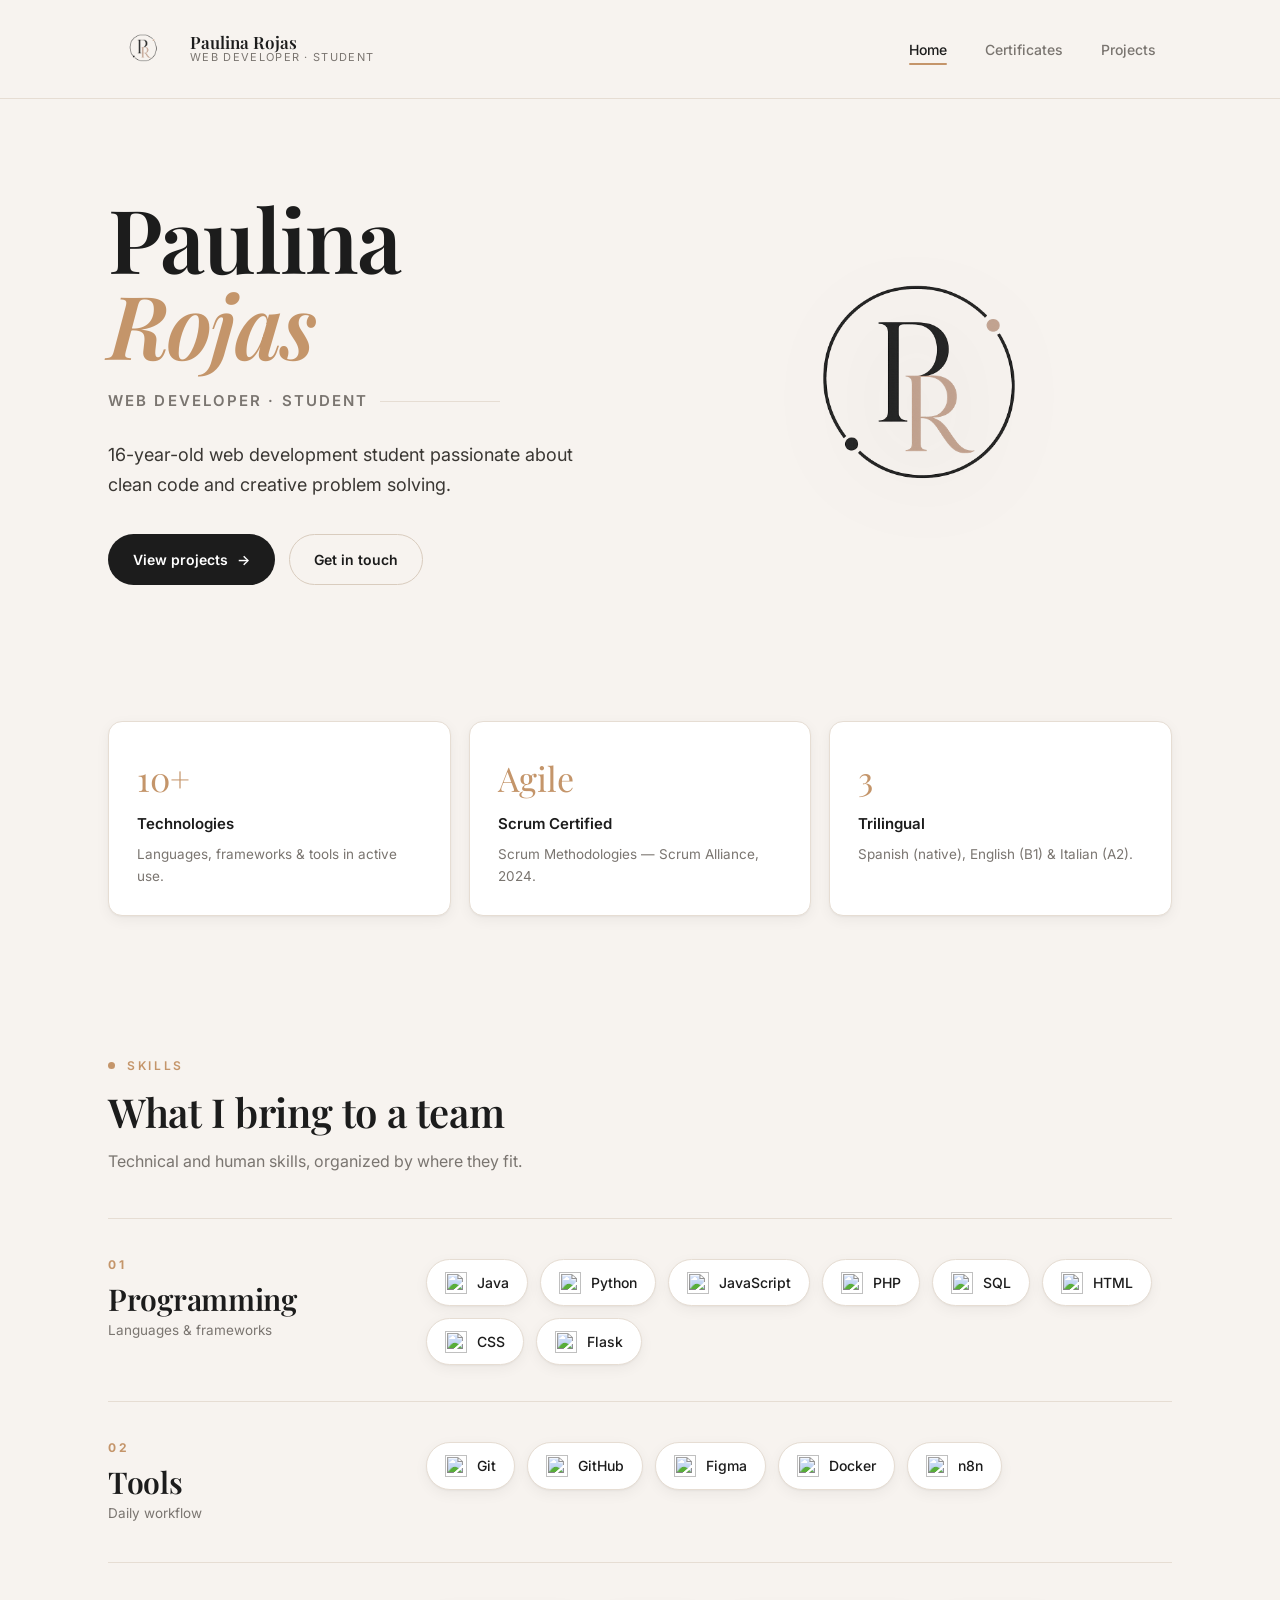
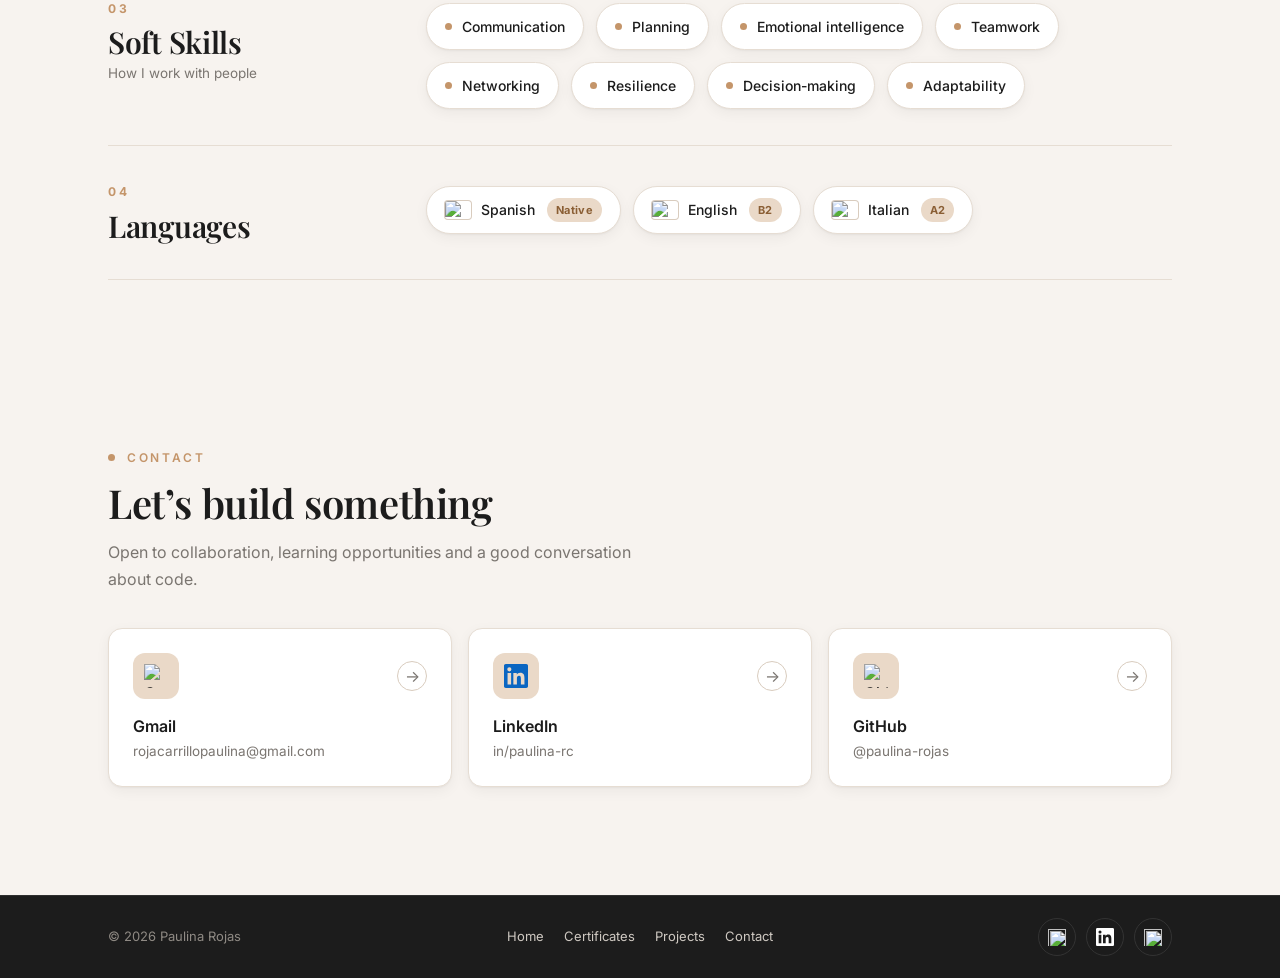
==== commit 913b054c: "feat: add Italian A2, fix Figma logo, add Docker and n8n as tools" ====
--- a/index.html
+++ b/index.html
@@ -69,9 +69,9 @@
             <span class="summary__note">Scrum Methodologies — Scrum Alliance, 2024.</span>
           </div>
           <div class="card summary__card">
-            <span class="summary__num">2</span>
-            <span class="summary__label">Bilingual</span>
-            <span class="summary__note">Spanish (native) &amp; English (B1).</span>
+            <span class="summary__num">3</span>
+            <span class="summary__label">Trilingual</span>
+            <span class="summary__note">Spanish (native), English (B1) &amp; Italian (A2).</span>
           </div>
         </div>
       </div>
@@ -116,7 +116,9 @@
             <div class="skill-row__items">
               <span class="skill-pill"><img class="tech" src="https://cdn.simpleicons.org/git" alt="" loading="lazy"> Git</span>
               <span class="skill-pill"><img class="tech" src="https://cdn.simpleicons.org/github/1C1C1C" alt="" loading="lazy"> GitHub</span>
-              <span class="skill-pill"><img class="tech" src="https://cdn.simpleicons.org/figma" alt="" loading="lazy"> Figma</span>
+              <span class="skill-pill"><img class="tech" src="https://cdn.jsdelivr.net/gh/devicons/devicon/icons/figma/figma-original.svg" alt="" loading="lazy"> Figma</span>
+              <span class="skill-pill"><img class="tech" src="https://cdn.simpleicons.org/docker/2496ED" alt="" loading="lazy"> Docker</span>
+              <span class="skill-pill"><img class="tech" src="https://cdn.simpleicons.org/n8n/EA4B71" alt="" loading="lazy"> n8n</span>
             </div>
           </div>
 
@@ -132,6 +134,11 @@
               <span class="skill-pill"><span class="dot"></span> Planning</span>
               <span class="skill-pill"><span class="dot"></span> Emotional intelligence</span>
               <span class="skill-pill"><span class="dot"></span> Teamwork</span>
+              <span class="skill-pill"><span class="dot"></span> Networking</span>
+              <span class="skill-pill"><span class="dot"></span> Resilience</span>
+              <span class="skill-pill"><span class="dot"></span> Decision-making</span>
+              <span class="skill-pill"><span class="dot"></span> Adaptability</span>
+
             </div>
           </div>
 
@@ -140,11 +147,11 @@
             <div class="skill-row__head">
               <span class="skill-row__index">04</span>
               <h3 class="skill-row__title">Languages</h3>
-              <span class="skill-row__count">Where I&rsquo;m fluent</span>
             </div>
             <div class="skill-row__items">
               <span class="skill-pill"><img class="flag" src="https://flagcdn.com/cr.svg" alt="Costa Rica" loading="lazy"> Spanish <span class="lvl">Native</span></span>
-              <span class="skill-pill"><img class="flag" src="https://flagcdn.com/us.svg" alt="United States" loading="lazy"> English <span class="lvl">B1</span></span>
+              <span class="skill-pill"><img class="flag" src="https://flagcdn.com/us.svg" alt="United States" loading="lazy"> English <span class="lvl">B2</span></span>
+              <span class="skill-pill"><img class="flag" src="https://flagcdn.com/it.svg" alt="Italy" loading="lazy"> Italian <span class="lvl">A2</span></span>
             </div>
           </div>
 
--- a/css/style.css
+++ b/css/style.css
@@ -28,9 +28,13 @@
 
 /* ---- Reset ---- */
 *, *::before, *::after { box-sizing: border-box; }
-html { scroll-behavior: smooth; -webkit-text-size-adjust: 100%; }
+html { height: 100%; scroll-behavior: smooth; -webkit-text-size-adjust: 100%; }
 body {
+  height: 100%;
+  min-height: 100vh;
   margin: 0;
+  display: flex;
+  flex-direction: column;
   background: var(--bg);
   color: var(--text);
   font-family: var(--font-body);
@@ -43,6 +47,8 @@
 a { color: inherit; text-decoration: none; }
 button { font-family: inherit; cursor: pointer; }
 ul { margin: 0; padding: 0; list-style: none; }
+
+main { flex: 1 1 auto; }
 
 h1, h2, h3 {
   font-family: var(--font-head);
@@ -483,13 +489,13 @@
 .cert-modal {
   position: fixed;
   inset: 0;
-  z-index: 200;
-  display: flex;
+  z-index: 1000;
+  display: none;
   align-items: center;
   justify-content: center;
   padding: 20px;
 }
-.cert-modal[hidden] { display: none; }
+.cert-modal:not([hidden]) { display: flex; }
 
 .cert-modal__backdrop {
   position: absolute;
@@ -504,8 +510,8 @@
   border-radius: var(--radius);
   box-shadow: var(--shadow-md);
   width: 100%;
-  max-width: 860px;
-  max-height: 90vh;
+  max-width: min(900px, 92vw);
+  max-height: 92vh;
   display: flex;
   flex-direction: column;
   overflow: hidden;
@@ -611,9 +617,19 @@
 .cert-modal__backdrop { background: rgba(0, 0, 0, .6); }
 .cert-modal__frame { height: 80vh; min-height: unset; }
 
+@media (max-width: 900px) {
+  .cert-modal__dialog { max-width: 92vw; }
+  .cert-modal__frame { height: 55vh; }
+  .cert-modal__head { padding: 20px; }
+  .cert-modal__foot { padding: 20px; }
+}
+
 @media (max-width: 600px) {
   .cert-modal { padding: 12px; }
-  .cert-modal__frame { height: 60vh; }
-  .cert-modal__head { padding: 14px 16px; }
-  .cert-modal__foot { padding: 12px 16px; }
-}
+  .cert-modal__dialog { max-width: 95vw; }
+  .cert-modal__frame { height: 50vh; }
+  .cert-modal__head { padding: 16px; }
+  .cert-modal__foot { padding: 16px; flex-direction: column; gap: 8px; }
+  .cert-modal__foot .btn { width: 100%; justify-content: center; }
+  .cert-modal__title { font-size: 18px; }
+}
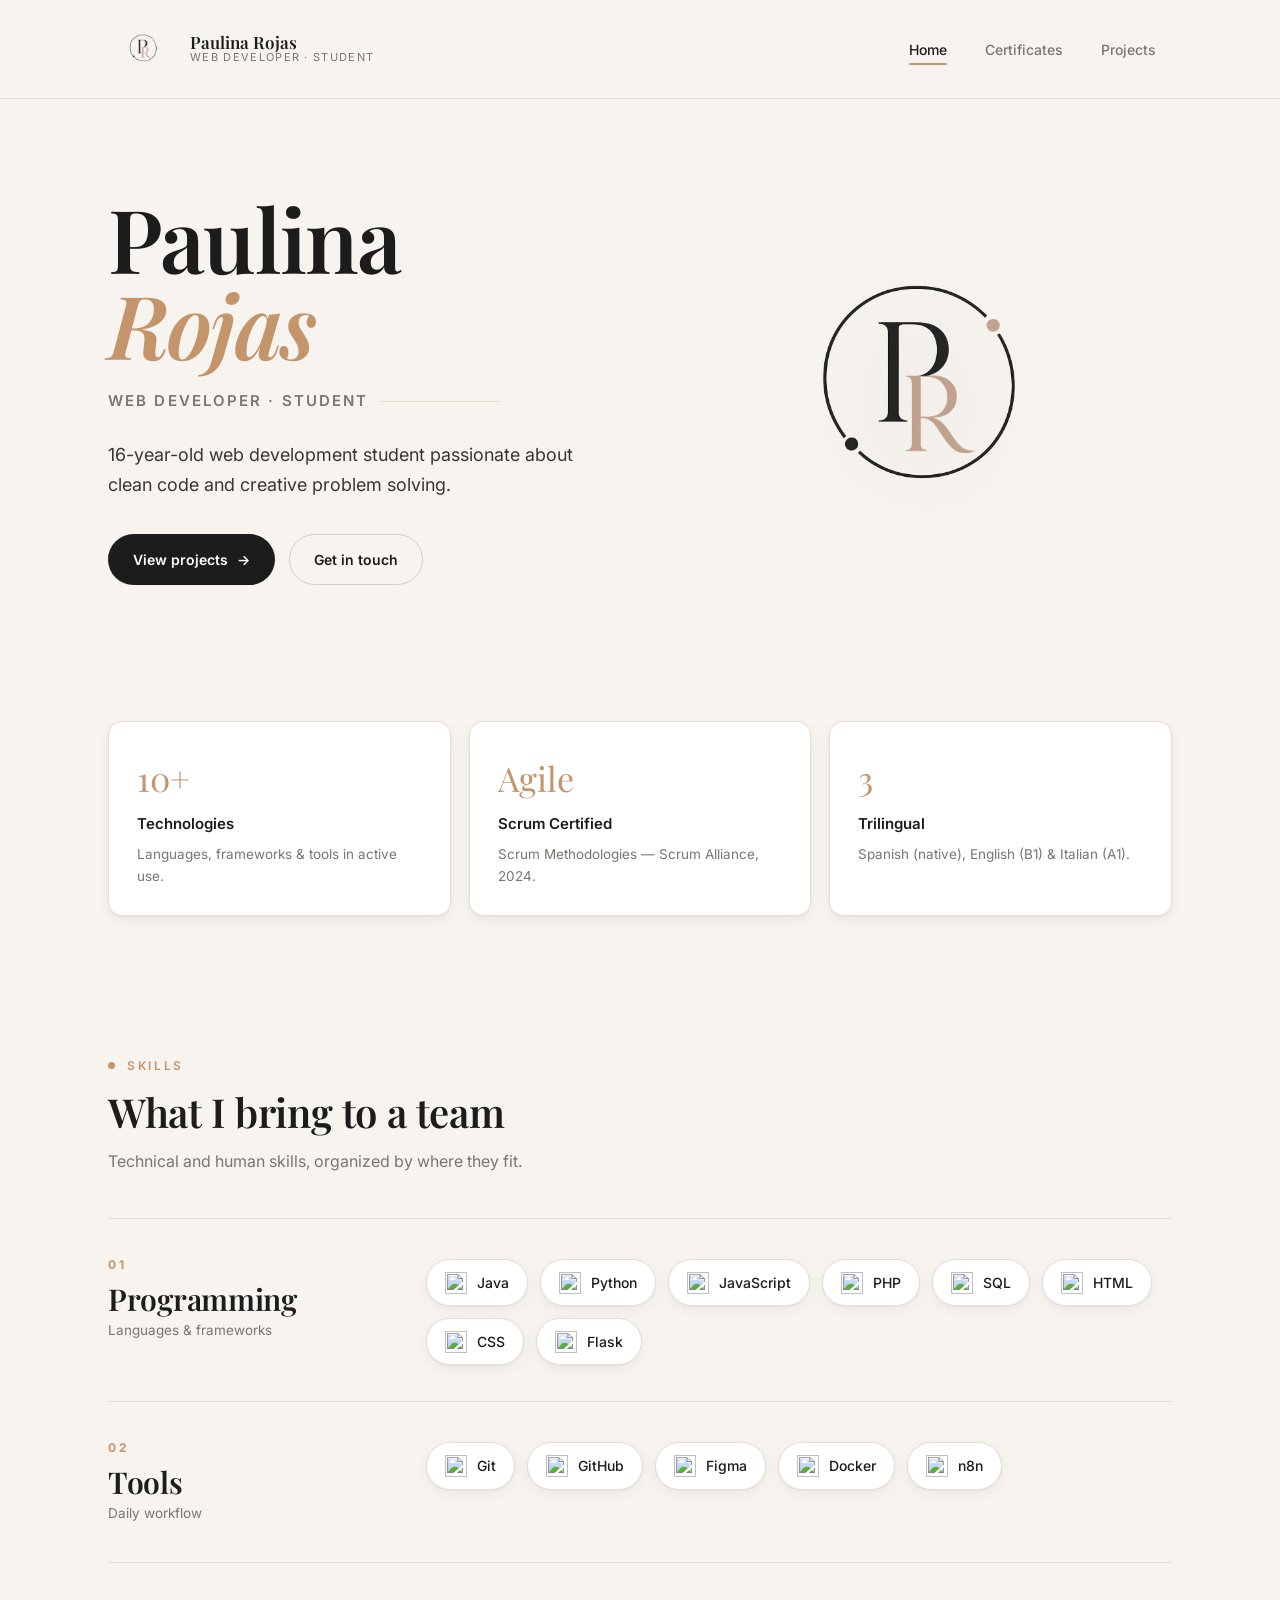
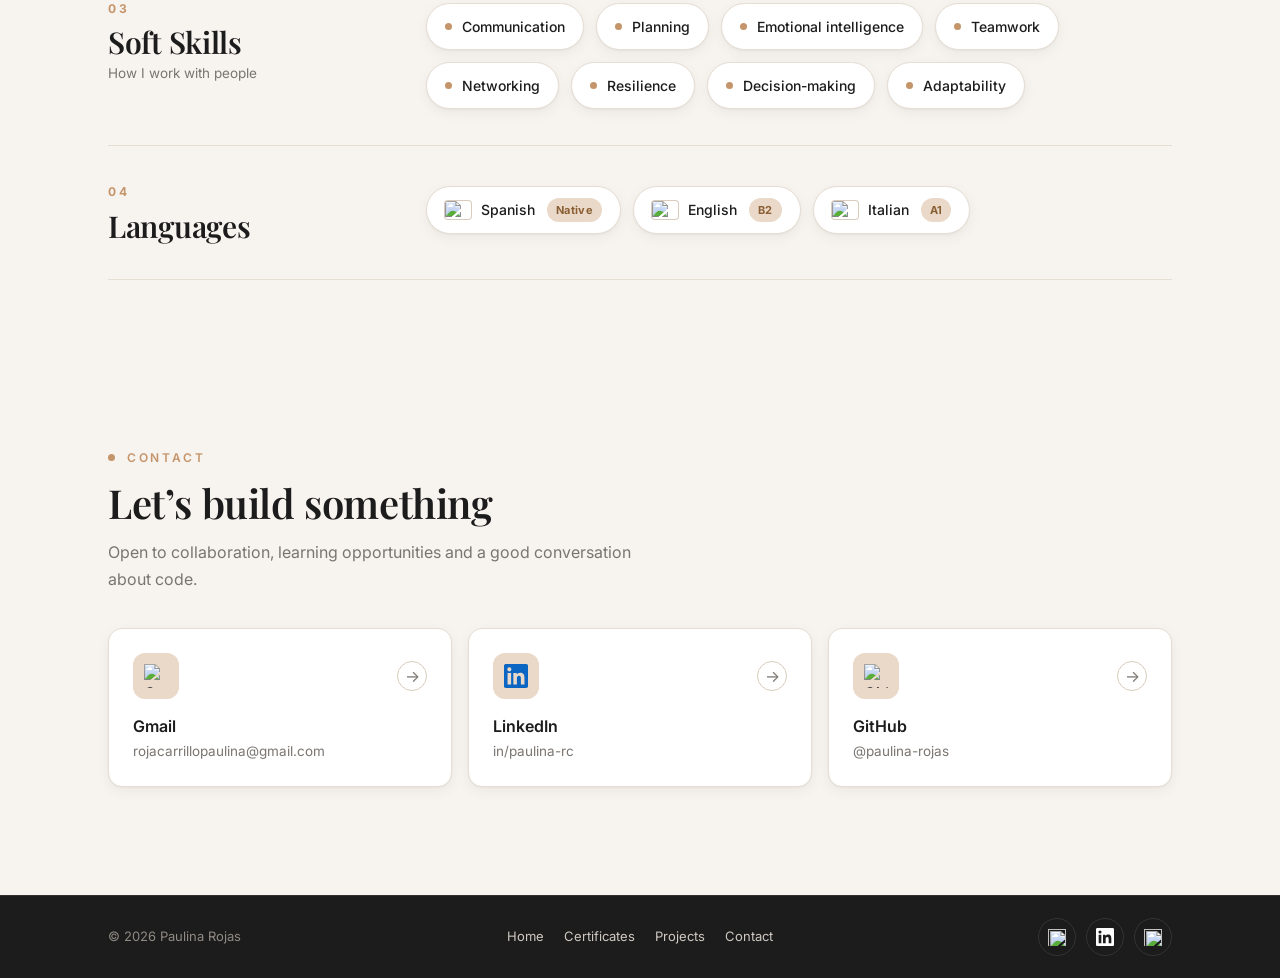
==== commit 42740220: "feat: add Italian A1, fix Figma logo, add Docker and n8n as tools" ====
--- a/index.html
+++ b/index.html
@@ -71,7 +71,7 @@
           <div class="card summary__card">
             <span class="summary__num">3</span>
             <span class="summary__label">Trilingual</span>
-            <span class="summary__note">Spanish (native), English (B1) &amp; Italian (A2).</span>
+            <span class="summary__note">Spanish (native), English (B1) &amp; Italian (A1).</span>
           </div>
         </div>
       </div>
@@ -151,7 +151,7 @@
             <div class="skill-row__items">
               <span class="skill-pill"><img class="flag" src="https://flagcdn.com/cr.svg" alt="Costa Rica" loading="lazy"> Spanish <span class="lvl">Native</span></span>
               <span class="skill-pill"><img class="flag" src="https://flagcdn.com/us.svg" alt="United States" loading="lazy"> English <span class="lvl">B2</span></span>
-              <span class="skill-pill"><img class="flag" src="https://flagcdn.com/it.svg" alt="Italy" loading="lazy"> Italian <span class="lvl">A2</span></span>
+              <span class="skill-pill"><img class="flag" src="https://flagcdn.com/it.svg" alt="Italy" loading="lazy"> Italian <span class="lvl">A1</span></span>
             </div>
           </div>
 
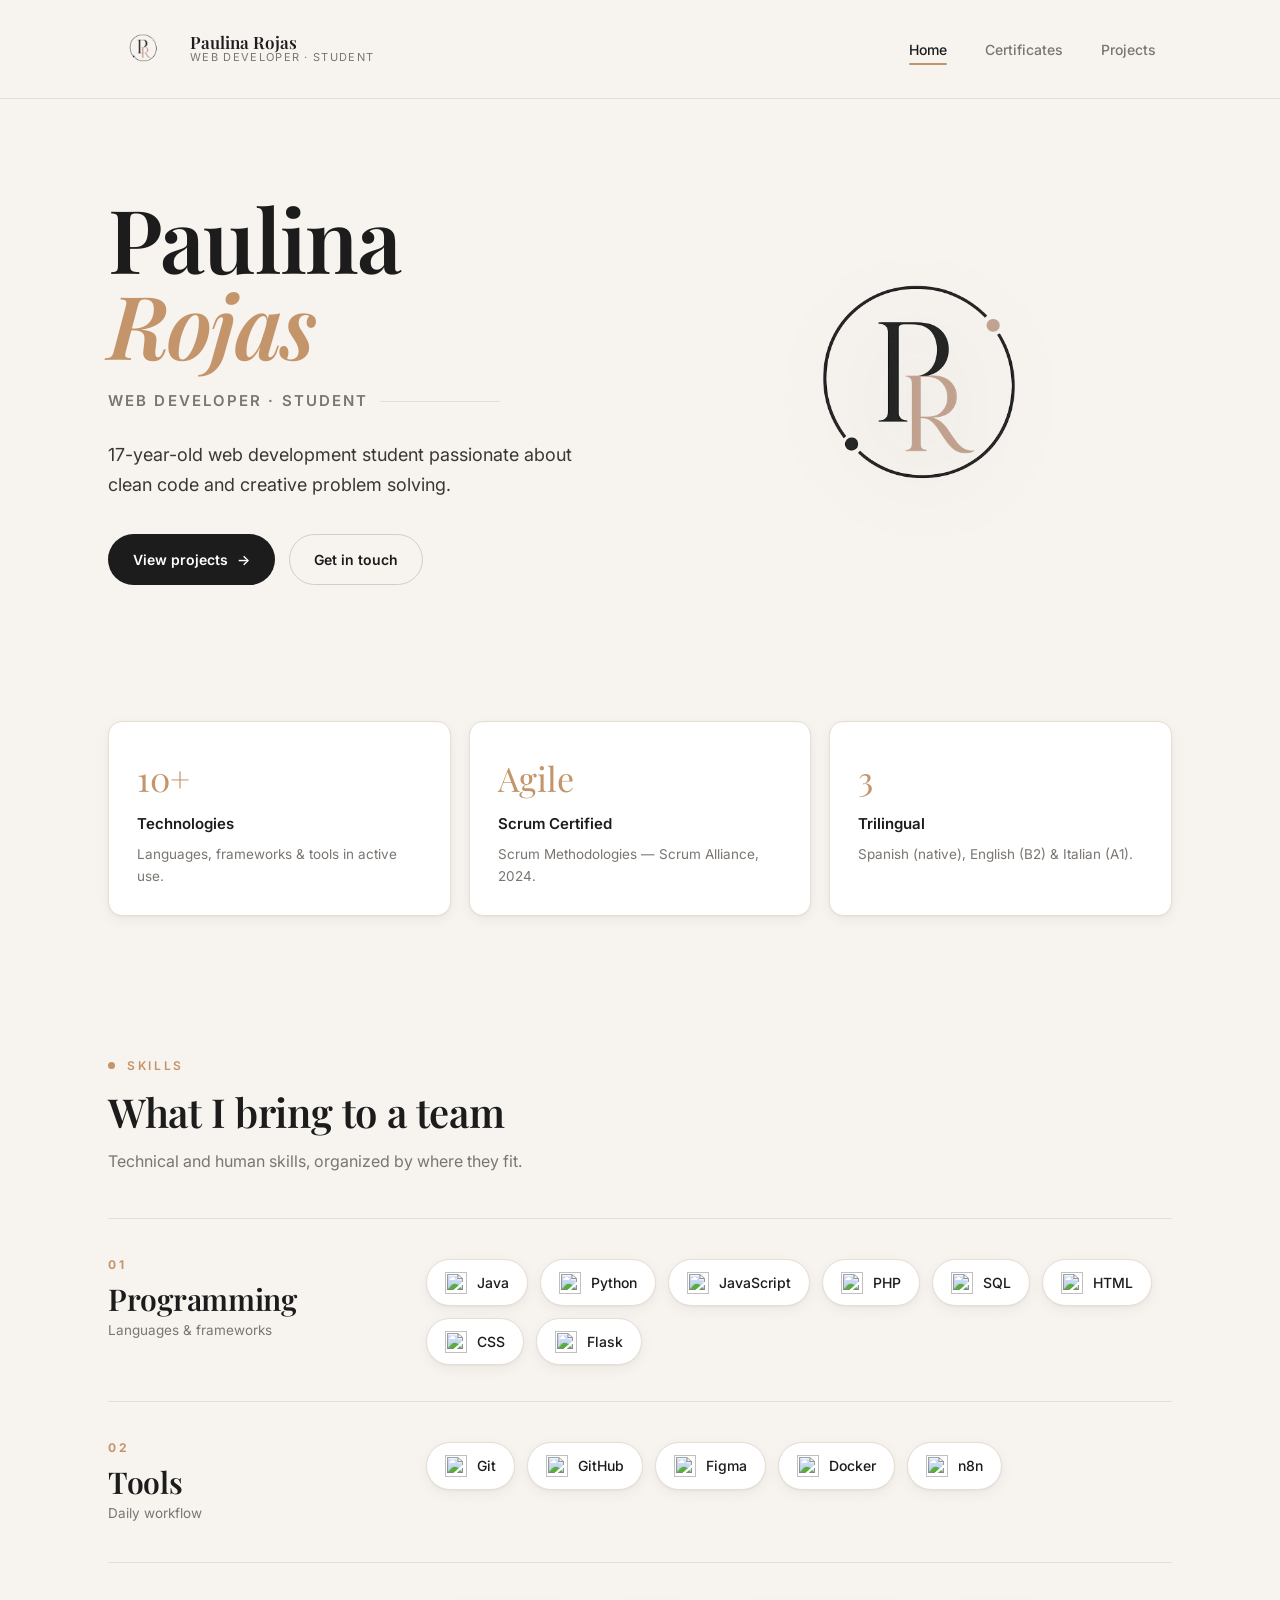
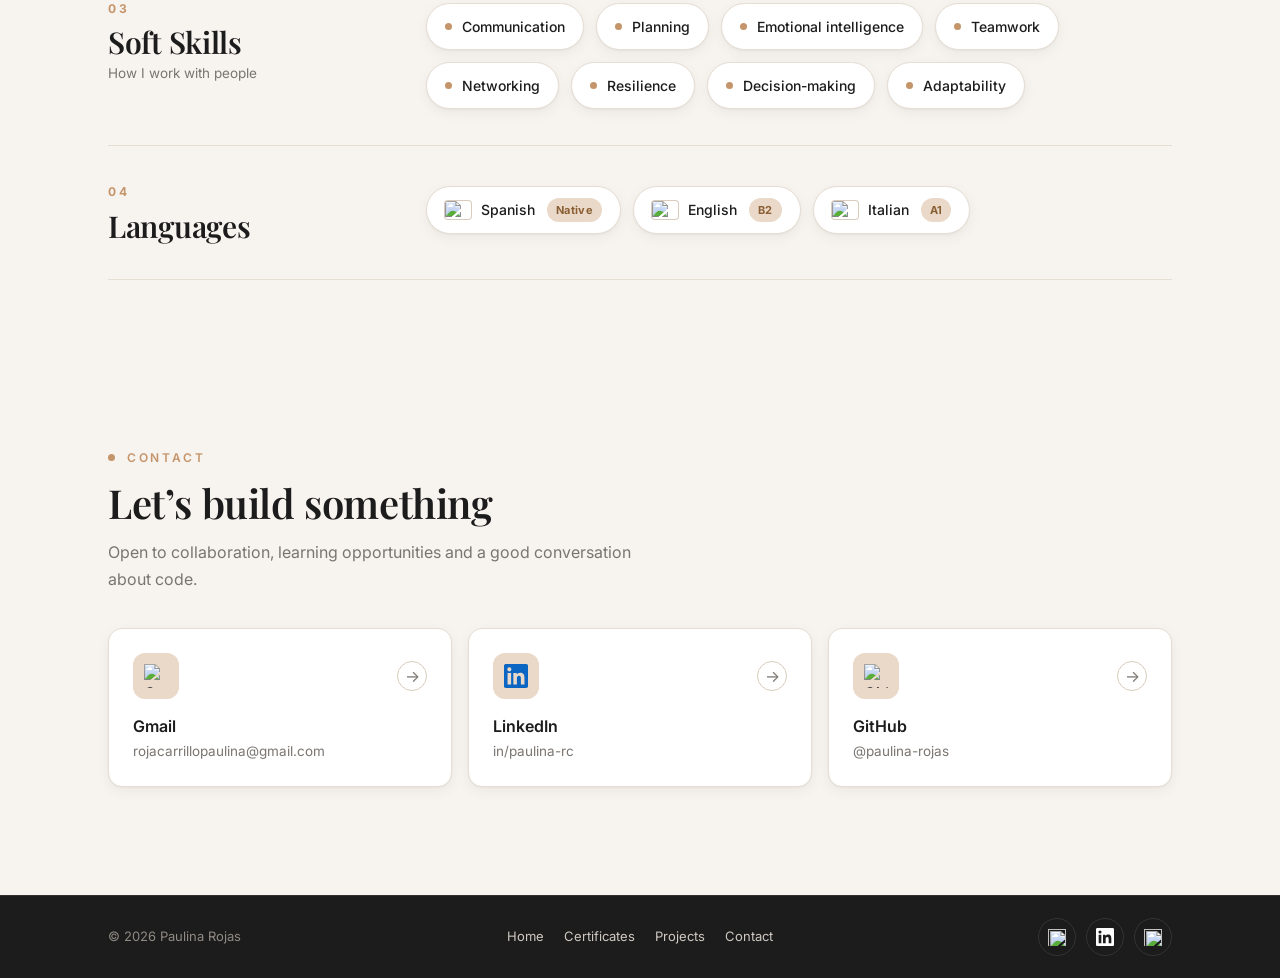
==== commit 7128583e: "update: age to 17 and English level to B2" ====
--- a/index.html
+++ b/index.html
@@ -14,7 +14,11 @@
   
   <link rel="stylesheet" href="css/style.css">
   <link rel="stylesheet" href="css/responsive.css">
-  <link rel="icon" type="image/png" href="assets/logo%20personal%20sin%20fondo%20.png">
+  <link rel="icon" type="image/x-icon" href="assets/favicon/favicon.ico">
+  <link rel="icon" type="image/svg+xml" href="assets/favicon/favicon.svg">
+  <link rel="icon" type="image/png" sizes="16x16" href="assets/favicon/favicon-16.png">
+  <link rel="icon" type="image/png" sizes="32x32" href="assets/favicon/favicon-32.png">
+  <link rel="apple-touch-icon" sizes="180x180" href="assets/favicon/favicon-180.png">
 </head>
 <body data-page="home" data-root="">
 
@@ -42,7 +46,7 @@
         <div class="hero__copy">
           <h1>Paulina<br><span class="last">Rojas</span></h1>
           <p class="hero__sub">Web Developer · Student</p>
-          <p class="hero__bio">16-year-old web development student passionate about clean code and creative problem solving.</p>
+          <p class="hero__bio">17-year-old web development student passionate about clean code and creative problem solving.</p>
           <div class="hero__cta">
             <a class="btn btn--primary" href="pages/projects.html">View projects <span class="arrow">&rarr;</span></a>
             <a class="btn btn--ghost" href="#contact">Get in touch</a>
@@ -71,7 +75,7 @@
           <div class="card summary__card">
             <span class="summary__num">3</span>
             <span class="summary__label">Trilingual</span>
-            <span class="summary__note">Spanish (native), English (B1) &amp; Italian (A1).</span>
+            <span class="summary__note">Spanish (native), English (B2) &amp; Italian (A1).</span>
           </div>
         </div>
       </div>
